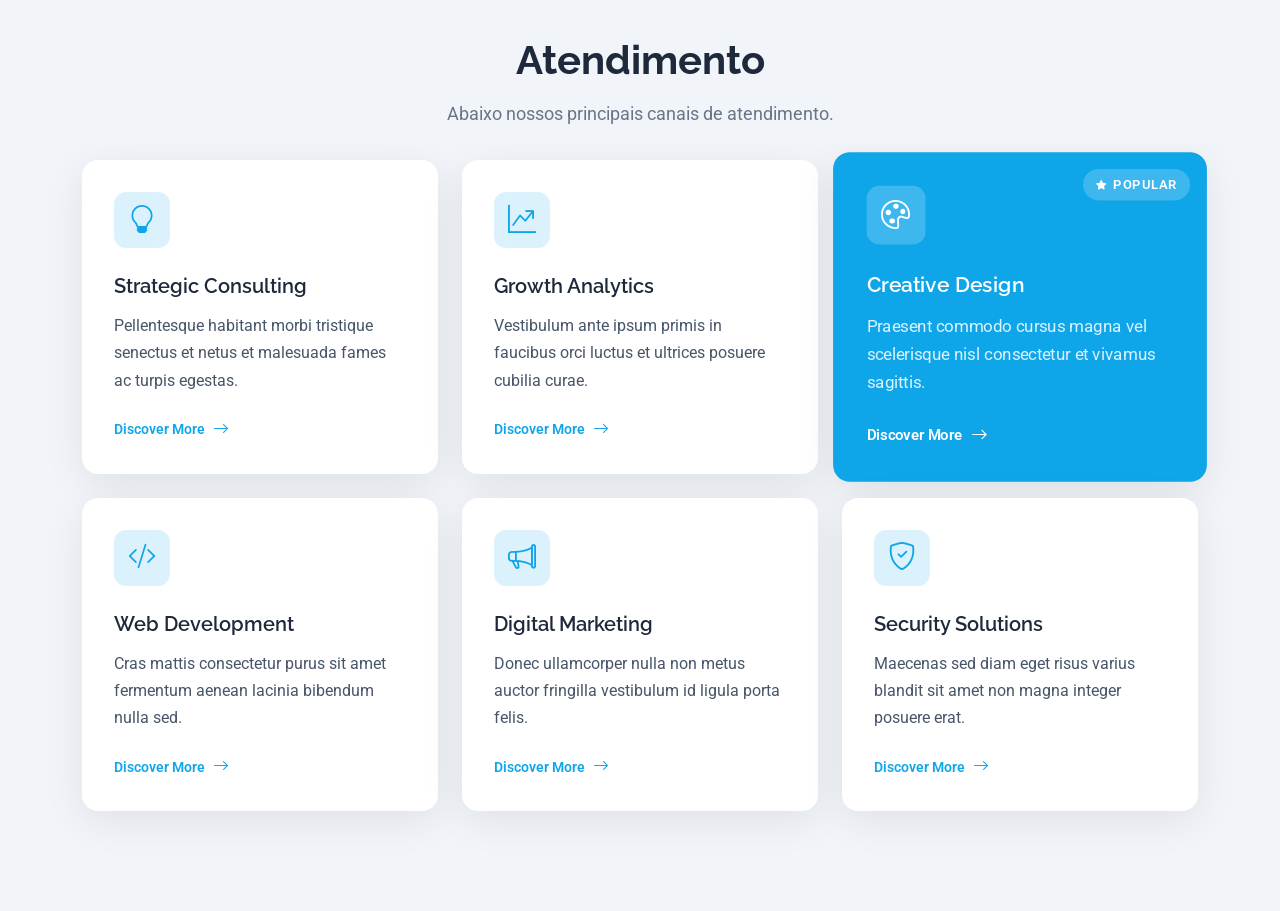
==== atendimento.html @ 8c5964de "rtybyt" ====
<!DOCTYPE html>
<html lang="pt-BR">

<head>
  <meta charset="utf-8">
  <meta content="width=device-width, initial-scale=1.0" name="viewport">
  <title>Clínica Template</title>
  <meta name="description" content="">
  <meta name="keywords" content="">

  <!-- Favicons -->
  <link href="assets/img/favicon.png" rel="icon">
  <link href="assets/img/apple-touch-icon.png" rel="apple-touch-icon">

  <!-- Fonts -->
  <link href="https://fonts.googleapis.com" rel="preconnect">
  <link href="https://fonts.gstatic.com" rel="preconnect" crossorigin>
  <link href="https://fonts.googleapis.com/css2?family=Roboto:ital,wght@0,100;0,300;0,400;0,500;0,700;0,900;1,100;1,300;1,400;1,500;1,700;1,900&family=Lato:ital,wght@0,100;0,300;0,400;0,700;0,900;1,100;1,300;1,400;1,700;1,900&family=Raleway:ital,wght@0,100;0,200;0,300;0,400;0,500;0,600;0,700;0,800;0,900;1,100;1,200;1,300;1,400;1,500;1,600;1,700;1,800;1,900&display=swap" rel="stylesheet">

  <!-- Vendor CSS Files -->
  <link href="assets/vendor/bootstrap/css/bootstrap.min.css" rel="stylesheet">
  <link href="assets/vendor/bootstrap-icons/bootstrap-icons.css" rel="stylesheet">
  <link href="assets/vendor/aos/aos.css" rel="stylesheet">
  <link href="assets/vendor/glightbox/css/glightbox.min.css" rel="stylesheet">
  <link href="assets/vendor/swiper/swiper-bundle.min.css" rel="stylesheet">

  <!-- Main CSS File -->
  <link href="assets/css/main.css" rel="stylesheet">

  <!-- =======================================================
  * Template Name: Orbit
  * Template URL: https://bootstrapmade.com/orbit-bootstrap-template/
  * Updated: Jan 13 2026 with Bootstrap v5.3.8
  * Author: BootstrapMade.com
  * License: https://bootstrapmade.com/license/
  ======================================================== -->
</head>

<body class="starter-page-page">

  <main class="main">

    <!-- Page Title -->
    <div class="page-title pb-0">
      <div class="title-wrapper">
        <h1>Atendimento</h1>
        <p>Abaixo nossos principais canais de atendimento.</p>
      </div>
    </div><!-- End Page Title -->


    <!-- Services Section -->
    <section id="services" class="services section pt-3">

      <div class="container" data-aos="fade-up" data-aos-delay="100">

        <div class="row g-4">

          <!-- Service Card 1 -->
          <div class="col-lg-4 col-md-6" data-aos="fade-up" data-aos-delay="100">
            <div class="service-card">
              <div class="icon-wrapper">
                <i class="bi bi-lightbulb"></i>
              </div>
              <h3>Strategic Consulting</h3>
              <p>Pellentesque habitant morbi tristique senectus et netus et malesuada fames ac turpis egestas.</p>
              <a href="service-details.html" class="service-link">
                <span>Discover More</span>
                <i class="bi bi-arrow-right"></i>
              </a>
            </div>
          </div><!-- End Service Card -->

          <!-- Service Card 2 -->
          <div class="col-lg-4 col-md-6" data-aos="fade-up" data-aos-delay="200">
            <div class="service-card">
              <div class="icon-wrapper">
                <i class="bi bi-graph-up-arrow"></i>
              </div>
              <h3>Growth Analytics</h3>
              <p>Vestibulum ante ipsum primis in faucibus orci luctus et ultrices posuere cubilia curae.</p>
              <a href="service-details.html" class="service-link">
                <span>Discover More</span>
                <i class="bi bi-arrow-right"></i>
              </a>
            </div>
          </div><!-- End Service Card -->

          <!-- Service Card 3 - Featured -->
          <div class="col-lg-4 col-md-6" data-aos="fade-up" data-aos-delay="300">
            <div class="service-card featured">
              <div class="featured-badge">
                <i class="bi bi-star-fill"></i>
                <span>Popular</span>
              </div>
              <div class="icon-wrapper">
                <i class="bi bi-palette"></i>
              </div>
              <h3>Creative Design</h3>
              <p>Praesent commodo cursus magna vel scelerisque nisl consectetur et vivamus sagittis.</p>
              <a href="service-details.html" class="service-link">
                <span>Discover More</span>
                <i class="bi bi-arrow-right"></i>
              </a>
            </div>
          </div><!-- End Service Card -->

          <!-- Service Card 4 -->
          <div class="col-lg-4 col-md-6" data-aos="fade-up" data-aos-delay="100">
            <div class="service-card">
              <div class="icon-wrapper">
                <i class="bi bi-code-slash"></i>
              </div>
              <h3>Web Development</h3>
              <p>Cras mattis consectetur purus sit amet fermentum aenean lacinia bibendum nulla sed.</p>
              <a href="service-details.html" class="service-link">
                <span>Discover More</span>
                <i class="bi bi-arrow-right"></i>
              </a>
            </div>
          </div><!-- End Service Card -->

          <!-- Service Card 5 -->
          <div class="col-lg-4 col-md-6" data-aos="fade-up" data-aos-delay="200">
            <div class="service-card">
              <div class="icon-wrapper">
                <i class="bi bi-megaphone"></i>
              </div>
              <h3>Digital Marketing</h3>
              <p>Donec ullamcorper nulla non metus auctor fringilla vestibulum id ligula porta felis.</p>
              <a href="service-details.html" class="service-link">
                <span>Discover More</span>
                <i class="bi bi-arrow-right"></i>
              </a>
            </div>
          </div><!-- End Service Card -->

          <!-- Service Card 6 -->
          <div class="col-lg-4 col-md-6" data-aos="fade-up" data-aos-delay="300">
            <div class="service-card">
              <div class="icon-wrapper">
                <i class="bi bi-shield-check"></i>
              </div>
              <h3>Security Solutions</h3>
              <p>Maecenas sed diam eget risus varius blandit sit amet non magna integer posuere erat.</p>
              <a href="service-details.html" class="service-link">
                <span>Discover More</span>
                <i class="bi bi-arrow-right"></i>
              </a>
            </div>
          </div><!-- End Service Card -->

        </div>


      </div>

    </section><!-- /Services Section -->

  </main>


  <!-- Scroll Top -->
  <a href="#" id="scroll-top" class="scroll-top d-flex align-items-center justify-content-center"><i class="bi bi-arrow-up-short"></i></a>

  <!-- Preloader -->
  <div id="preloader"></div>

  <!-- Vendor JS Files -->
  <script src="assets/vendor/bootstrap/js/bootstrap.bundle.min.js"></script>
  <script src="assets/vendor/php-email-form/validate.js"></script>
  <script src="assets/vendor/aos/aos.js"></script>
  <script src="assets/vendor/glightbox/js/glightbox.min.js"></script>
  <script src="assets/vendor/imagesloaded/imagesloaded.pkgd.min.js"></script>
  <script src="assets/vendor/isotope-layout/isotope.pkgd.min.js"></script>
  <script src="assets/vendor/purecounter/purecounter_vanilla.js"></script>
  <script src="assets/vendor/swiper/swiper-bundle.min.js"></script>

  <!-- Main JS File -->
  <script src="assets/js/main.js"></script>

</body>

</html>
---- assets/css/main.css ----
/**
* Template Name: Orbit
* Template URL: https://bootstrapmade.com/orbit-bootstrap-template/
* Updated: Jan 13 2026 with Bootstrap v5.3.8
* Author: BootstrapMade.com
* License: https://bootstrapmade.com/license/
*/

/*--------------------------------------------------------------
# Font & Color Variables
# Help: https://bootstrapmade.com/color-system/
--------------------------------------------------------------*/
/* Fonts */
:root {
  --default-font: "Roboto",  system-ui, -apple-system, "Segoe UI", Roboto, "Helvetica Neue", Arial, "Noto Sans", "Liberation Sans", sans-serif, "Apple Color Emoji", "Segoe UI Emoji", "Segoe UI Symbol", "Noto Color Emoji";
  --heading-font: "Raleway",  sans-serif;
  --nav-font: "Lato",  sans-serif;
}

/* Global Colors - The following color variables are used throughout the website. Updating them here will change the color scheme of the entire website */
:root { 
  background-color: #f1f5f9;  /* -- Background color for the entire website, including individual sections */
  --default-color: #475569; /* Default color used for the majority of the text content across the entire website */
  --heading-color: #1e293b; /* Color for headings, subheadings and title throughout the website */
  --accent-color: #0ea5e9; /* Accent color that represents your brand on the website. It's used for buttons, links, and other elements that need to stand out */
  --surface-color: #ffffff; /* The surface color is used as a background of boxed elements within sections, such as cards, icon boxes, or other elements that require a visual separation from the global background. */
  --contrast-color: #ffffff; /* Contrast color for text, ensuring readability against backgrounds of accent, heading, or default colors. */
}

/* Nav Menu Colors - The following color variables are used specifically for the navigation menu. They are separate from the global colors to allow for more customization options */
:root {
  --nav-color: #475569;  /* The default color of the main navmenu links */
  --nav-hover-color: #0ea5e9; /* Applied to main navmenu links when they are hovered over or active */
  --nav-mobile-background-color: #ffffff; /* Used as the background color for mobile navigation menu */
  --nav-dropdown-background-color: #ffffff; /* Used as the background color for dropdown items that appear when hovering over primary navigation items */
  --nav-dropdown-color: #475569; /* Used for navigation links of the dropdown items in the navigation menu. */
  --nav-dropdown-hover-color: #0ea5e9; /* Similar to --nav-hover-color, this color is applied to dropdown navigation links when they are hovered over. */
}

/* Color Presets - These classes override global colors when applied to any section or element, providing reuse of the sam color scheme. */

.light-background {
  --background-color: #f9f9f9;
  --surface-color: #ffffff;
}

.dark-background {
  --background-color: #0d131f;
  --default-color: #ffffff;
  --heading-color: #ffffff;
  --surface-color: #1e293b;
  --contrast-color: #ffffff;
}

/* Smooth scroll */
:root {
  scroll-behavior: smooth;
}

/*--------------------------------------------------------------
# General Styling & Shared Classes
--------------------------------------------------------------*/
body {
  color: var(--default-color);
  background-color: var(--background-color);
  font-family: var(--default-font);
}

a {
  color: var(--accent-color);
  text-decoration: none;
  transition: 0.3s;
}

a:hover {
  color: color-mix(in srgb, var(--accent-color), transparent 25%);
  text-decoration: none;
}

h1,
h2,
h3,
h4,
h5,
h6 {
  color: var(--heading-color);
  font-family: var(--heading-font);
}

.hero h1 {
  background: linear-gradient(to right, #0ea5e9, #472878);
  -webkit-background-clip: text;
  -webkit-text-fill-color: transparent;
}


/* PHP Email Form Messages
------------------------------*/
.php-email-form .error-message {
  display: none;
  background: #df1529;
  color: #ffffff;
  text-align: left;
  padding: 15px;
  margin-bottom: 24px;
  font-weight: 600;
}

.php-email-form .sent-message {
  display: none;
  color: #ffffff;
  background: #059652;
  text-align: center;
  padding: 15px;
  margin-bottom: 24px;
  font-weight: 600;
}

.php-email-form .loading {
  display: none;
  background: var(--surface-color);
  text-align: center;
  padding: 15px;
  margin-bottom: 24px;
}

.php-email-form .loading:before {
  content: "";
  display: inline-block;
  border-radius: 50%;
  width: 24px;
  height: 24px;
  margin: 0 10px -6px 0;
  border: 3px solid var(--accent-color);
  border-top-color: var(--surface-color);
  animation: php-email-form-loading 1s linear infinite;
}

@keyframes php-email-form-loading {
  0% {
    transform: rotate(0deg);
  }

  100% {
    transform: rotate(360deg);
  }
}

/*--------------------------------------------------------------
# Global Header
--------------------------------------------------------------*/
.header {
  --surface-color: #1b2430;
  color: var(--default-color);
  background-color: #fff;
  padding: 15px 0;
  transition: all 0.5s;
  z-index: 997;
  border-bottom: 1px solid color-mix(in srgb, var(--default-color), transparent 90%);
}

.header .logo {
  line-height: 1;
}

.header .logo img {
  max-height: 36px;
  margin-right: 8px;
}

.header .logo h1 {
  font-size: 30px;
  margin: 0;
  font-weight: 600;
  color: var(--heading-color);
}

.header .logo span {
  font-size: 34px;
  padding-left: 2px;
  color: var(--accent-color);
}

.header .btn-getstarted,
.header .btn-getstarted:focus {
  color: var(--contrast-color);
  background: var(--accent-color);

  padding: 10px 25px;
  margin: 0;
  border-radius: 50px;
  transition: 0.3s;
  font-weight: 600;
}

.header .btn-getstarted:hover,
.header .btn-getstarted:focus:hover {
  color: var(--contrast-color);
  background: color-mix(in srgb, var(--accent-color), transparent 15%);
}

.header .btn-getstarted i {
  margin-right: 5px;
}

@media (max-width: 1200px) {
  .header .logo {
    order: 1;
  }

  .header .btn-getstarted {
    order: 2;
    margin: 0 15px 0 0;
    padding: 6px 20px;
  }

  .header .navmenu {
    order: 3;
  }
}

/*--------------------------------------------------------------
# Navigation Menu
--------------------------------------------------------------*/
/* Navmenu - Desktop */
@media (min-width: 1200px) {
  .navmenu {
    padding: 0;
  }

  .navmenu ul {
    margin: 0;
    padding: 0;
    display: flex;
    list-style: none;
    align-items: center;
  }

  .navmenu li {
    position: relative;
  }

  .navmenu a,
  .navmenu a:focus {
    color: var(--nav-color);
    padding: 18px 15px;
    font-size: 16px;
    font-family: var(--nav-font);
    font-weight: 400;
    display: flex;
    align-items: center;
    justify-content: space-between;
    white-space: nowrap;
    transition: 0.3s;
  }

  .navmenu a i,
  .navmenu a:focus i {
    font-size: 12px;
    line-height: 0;
    margin-left: 5px;
    transition: 0.3s;
  }

  .navmenu li:last-child a {
    padding-right: 0;
  }

  .navmenu li:hover>a,
  .navmenu .active,
  .navmenu .active:focus {
    color: var(--nav-hover-color);
  }

  .navmenu .dropdown ul {
    margin: 0;
    padding: 10px 0;
    background: var(--nav-dropdown-background-color);
    display: block;
    position: absolute;
    visibility: hidden;
    left: 14px;
    top: 130%;
    opacity: 0;
    transition: 0.3s;
    border-radius: 4px;
    z-index: 99;
    box-shadow: 0px 0px 30px rgba(0, 0, 0, 0.1);
  }

  .navmenu .dropdown ul li {
    min-width: 200px;
  }

  .navmenu .dropdown ul a {
    padding: 10px 20px;
    font-size: 15px;
    text-transform: none;
    color: var(--nav-dropdown-color);
  }

  .navmenu .dropdown ul a i {
    font-size: 12px;
  }

  .navmenu .dropdown ul a:hover,
  .navmenu .dropdown ul .active:hover,
  .navmenu .dropdown ul li:hover>a {
    color: var(--nav-dropdown-hover-color);
  }

  .navmenu .dropdown:hover>ul {
    opacity: 1;
    top: 100%;
    visibility: visible;
  }

  .navmenu .dropdown .dropdown ul {
    top: 0;
    left: -90%;
    visibility: hidden;
  }

  .navmenu .dropdown .dropdown:hover>ul {
    opacity: 1;
    top: 0;
    left: -100%;
    visibility: visible;
  }
}

/* Navmenu - Mobile */
@media (max-width: 1199px) {
  .mobile-nav-toggle {
    color: var(--nav-color);
    font-size: 28px;
    line-height: 0;
    margin-right: 10px;
    cursor: pointer;
    transition: color 0.3s;
  }

  .navmenu {
    padding: 0;
    z-index: 9997;
  }

  .navmenu ul {
    display: none;
    list-style: none;
    position: absolute;
    inset: 60px 20px 20px 20px;
    padding: 10px 0;
    margin: 0;
    border-radius: 6px;
    background-color: var(--nav-mobile-background-color);
    overflow-y: auto;
    transition: 0.3s;
    z-index: 9998;
    box-shadow: 0px 0px 30px rgba(0, 0, 0, 0.1);
  }

  .navmenu a,
  .navmenu a:focus {
    color: var(--nav-dropdown-color);
    padding: 10px 20px;
    font-family: var(--nav-font);
    font-size: 17px;
    font-weight: 500;
    display: flex;
    align-items: center;
    justify-content: space-between;
    white-space: nowrap;
    transition: 0.3s;
  }

  .navmenu a i,
  .navmenu a:focus i {
    font-size: 12px;
    line-height: 0;
    margin-left: 5px;
    width: 30px;
    height: 30px;
    display: flex;
    align-items: center;
    justify-content: center;
    border-radius: 50%;
    transition: 0.3s;
    background-color: color-mix(in srgb, var(--accent-color), transparent 90%);
  }

  .navmenu a i:hover,
  .navmenu a:focus i:hover {
    background-color: var(--accent-color);
    color: var(--contrast-color);
  }

  .navmenu a:hover,
  .navmenu .active,
  .navmenu .active:focus {
    color: var(--nav-dropdown-hover-color);
  }

  .navmenu .active i,
  .navmenu .active:focus i {
    background-color: var(--accent-color);
    color: var(--contrast-color);
    transform: rotate(180deg);
  }

  .navmenu .dropdown ul {
    position: static;
    display: none;
    z-index: 99;
    padding: 10px 0;
    margin: 10px 20px;
    background-color: var(--nav-dropdown-background-color);
    border: 1px solid color-mix(in srgb, var(--default-color), transparent 90%);
    box-shadow: none;
    transition: all 0.5s ease-in-out;
  }

  .navmenu .dropdown ul ul {
    background-color: rgba(33, 37, 41, 0.1);
  }

  .navmenu .dropdown>.dropdown-active {
    display: block;
    background-color: rgba(33, 37, 41, 0.03);
  }

  .mobile-nav-active {
    overflow: hidden;
  }

  .mobile-nav-active .mobile-nav-toggle {
    color: #fff;
    position: absolute;
    font-size: 32px;
    top: 15px;
    right: 15px;
    margin-right: 0;
    z-index: 9999;
  }

  .mobile-nav-active .navmenu {
    position: fixed;
    overflow: hidden;
    inset: 0;
    background: rgba(33, 37, 41, 0.8);
    transition: 0.3s;
  }

  .mobile-nav-active .navmenu>ul {
    display: block;
  }
}

/*--------------------------------------------------------------
# Global Footer
--------------------------------------------------------------*/
.footer {
  color: var(--default-color);
  background-color: var(--background-color);
  font-size: 14px;
  padding: 60px 0 30px;
  position: relative;
}

.footer .footer-top {
  padding-bottom: 40px;
  border-bottom: 1px solid color-mix(in srgb, var(--default-color), transparent 90%);
}

.footer .footer-info .logo {
  line-height: 1;
}

.footer .footer-info .logo span {
  color: var(--heading-color);
  font-size: 28px;
  font-weight: 700;
  letter-spacing: 0.5px;
  font-family: var(--heading-font);
}

.footer .footer-info p {
  margin-bottom: 0;
  font-size: 14px;
  line-height: 1.6;
}

.footer .social-links {
  display: flex;
  gap: 12px;
}

.footer .social-links a {
  display: flex;
  align-items: center;
  justify-content: center;
  width: 36px;
  height: 36px;
  border-radius: 8px;
  background-color: color-mix(in srgb, var(--default-color), transparent 95%);
  font-size: 16px;
  color: var(--default-color);
  transition: all 0.3s ease;
}

.footer .social-links a:hover {
  color: var(--contrast-color);
  background-color: var(--accent-color);
  transform: translateY(-3px);
}

.footer h4 {
  font-size: 16px;
  font-weight: 600;
  position: relative;
  padding-bottom: 12px;
  margin-bottom: 20px;
}

.footer h4:after {
  content: "";
  position: absolute;
  display: block;
  width: 30px;
  height: 2px;
  background-color: var(--accent-color);
  bottom: 0;
  left: 0;
}

.footer h5 {
  font-size: 14px;
  font-weight: 600;
  margin-bottom: 15px;
}

.footer .footer-links ul {
  list-style: none;
  padding: 0;
  margin: 0;
}

.footer .footer-links ul li {
  padding: 8px 0;
  display: flex;
  align-items: center;
}

.footer .footer-links ul li:first-child {
  padding-top: 0;
}

.footer .footer-links ul a {
  color: color-mix(in srgb, var(--default-color), transparent 20%);
  display: inline-block;
  line-height: 1.2;
  transition: all 0.3s ease;
  position: relative;
}

.footer .footer-links ul a:hover {
  color: var(--accent-color);
  transform: translateX(5px);
}

.footer .footer-newsletter p {
  margin-bottom: 20px;
  line-height: 1.6;
}

.footer .footer-newsletter form {
  margin-top: 25px;
}

.footer .footer-newsletter form .position-relative {
  display: flex;
  margin-bottom: 15px;
}

.footer .footer-newsletter form input[type=email] {
  height: 44px;
  border-radius: 8px;
  padding: 10px 15px;
  width: 100%;
  color: var(--default-color);
  background-color: var(--surface-color);
  border: 1px solid color-mix(in srgb, var(--default-color), transparent 80%);
  font-size: 14px;
}

.footer .footer-newsletter form input[type=email]:focus {
  outline: none;
  border-color: var(--accent-color);
}

.footer .footer-newsletter form input[type=email]::placeholder {
  color: color-mix(in srgb, var(--default-color), transparent 70%);
}

.footer .footer-newsletter form .btn-subscribe {
  position: absolute;
  right: 5px;
  top: 5px;
  bottom: 5px;
  border: 0;
  background-color: var(--accent-color);
  color: var(--contrast-color);
  transition: 0.3s;
  border-radius: 6px;
  display: flex;
  align-items: center;
  justify-content: center;
  width: 34px;
}

.footer .footer-newsletter form .btn-subscribe:hover {
  background-color: color-mix(in srgb, var(--accent-color), transparent 20%);
}

.footer .footer-newsletter form .btn-subscribe i {
  font-size: 18px;
}

.footer .footer-bottom {
  padding-top: 25px;
}

.footer .footer-bottom .copyright p {
  margin-bottom: 0;
  font-size: 13px;
}

.footer .footer-bottom .credits {
  padding-top: 5px;
}

.footer .footer-bottom .legal-links {
  display: flex;
  flex-wrap: wrap;
  gap: 20px;
  justify-content: flex-end;
}

@media (max-width: 767.98px) {
  .footer .footer-bottom .legal-links {
    justify-content: center;
    margin-bottom: 15px;
  }
}

.footer .footer-bottom .legal-links a {
  color: color-mix(in srgb, var(--default-color), transparent 30%);
  font-size: 13px;
  transition: color 0.3s ease;
}

.footer .footer-bottom .legal-links a:hover {
  color: var(--accent-color);
}

@media (max-width: 991.98px) {

  .footer .footer-links,
  .footer .footer-info {
    margin-bottom: 30px;
  }
}

@media (max-width: 767.98px) {
  .footer .trust-badges {
    text-align: left !important;
    margin-top: 20px;
  }

  .footer .copyright,
  .footer .credits {
    text-align: center;
  }
}

/*--------------------------------------------------------------
# Preloader
--------------------------------------------------------------*/
#preloader {
  position: fixed;
  inset: 0;
  z-index: 999999;
  overflow: hidden;
  background: var(--background-color);
  transition: all 0.6s ease-out;
}

#preloader:before {
  content: "";
  position: fixed;
  top: calc(50% - 30px);
  left: calc(50% - 30px);
  border: 6px solid #ffffff;
  border-color: var(--accent-color) transparent var(--accent-color) transparent;
  border-radius: 50%;
  width: 60px;
  height: 60px;
  animation: animate-preloader 1.5s linear infinite;
}

@keyframes animate-preloader {
  0% {
    transform: rotate(0deg);
  }

  100% {
    transform: rotate(360deg);
  }
}

/*--------------------------------------------------------------
# Scroll Top Button
--------------------------------------------------------------*/
.scroll-top {
  position: fixed;
  visibility: hidden;
  opacity: 0;
  right: 15px;
  bottom: 15px;
  z-index: 99999;
  background-color: var(--accent-color);
  width: 40px;
  height: 40px;
  border-radius: 4px;
  transition: all 0.4s;
}

.scroll-top i {
  font-size: 24px;
  color: var(--contrast-color);
  line-height: 0;
}

.scroll-top:hover {
  background-color: color-mix(in srgb, var(--accent-color), transparent 20%);
  color: var(--contrast-color);
}

.scroll-top.active {
  visibility: visible;
  opacity: 1;
}

/*--------------------------------------------------------------
# Disable aos animation delay on mobile devices
--------------------------------------------------------------*/
@media screen and (max-width: 768px) {
  [data-aos-delay] {
    transition-delay: 0 !important;
  }
}

/*--------------------------------------------------------------
# Global Page Titles & Breadcrumbs
--------------------------------------------------------------*/
.page-title {
  text-align: center;
  padding: 20px 0;
}

.page-title .breadcrumbs {
  margin-bottom: 1.5rem;
}

.page-title .breadcrumbs .breadcrumb {
  justify-content: center;
  margin: 0;
  padding: 0;
  background: none;
}

.page-title .breadcrumbs .breadcrumb .breadcrumb-item {
  font-size: 0.9rem;
  color: color-mix(in srgb, var(--default-color), transparent 30%);
}

.page-title .breadcrumbs .breadcrumb .breadcrumb-item.active {
  color: var(--accent-color);
}

.page-title .breadcrumbs .breadcrumb .breadcrumb-item a {
  color: inherit;
  text-decoration: none;
  transition: color 0.3s ease;
}

.page-title .breadcrumbs .breadcrumb .breadcrumb-item a:hover {
  color: var(--accent-color);
}

.page-title .breadcrumbs .breadcrumb .breadcrumb-item a i {
  font-size: 0.9rem;
  margin-right: 0.2rem;
}

.page-title .breadcrumbs .breadcrumb .breadcrumb-item+.breadcrumb-item::before {
  color: color-mix(in srgb, var(--default-color), transparent 50%);
}

.page-title .title-wrapper {
  max-width: 800px;
  margin: 0 auto;
  padding: 1rem 0;
}

.page-title .title-wrapper h1 {
  font-size: 2.5rem;
  margin-bottom: 1rem;
  font-weight: 700;
  color: var(--heading-color);
}

.page-title .title-wrapper p {
  font-size: 1.1rem;
  color: color-mix(in srgb, var(--default-color), transparent 20%);
  margin: 0;
  line-height: 1.6;
}

@media (max-width: 768px) {
  .page-title .title-wrapper h1 {
    font-size: 2rem;
  }

  .page-title .title-wrapper p {
    font-size: 1rem;
  }
}

@media (max-width: 576px) {
  .page-title .title-wrapper h1 {
    font-size: 1.75rem;
  }
}

/*--------------------------------------------------------------
# Global Sections
--------------------------------------------------------------*/
section,
.section {
  color: var(--default-color);
  background-color: var(--background-color);
  padding: 60px 0;
  scroll-margin-top: 90px;
  overflow: clip;
}

@media (max-width: 1199px) {

  section,
  .section {
    scroll-margin-top: 66px;
  }
}

/*--------------------------------------------------------------
# Global Section Titles
--------------------------------------------------------------*/
.section-title {
  text-align: center;
  padding-bottom: 60px;
  position: relative;
}

.section-title h2 {
  font-size: 32px;
  font-weight: 700;
  margin-bottom: 20px;
  padding-bottom: 20px;
  position: relative;
}

.section-title h2:after {
  content: "";
  position: absolute;
  display: block;
  width: 50px;
  height: 3px;
  background: var(--accent-color);
  left: 0;
  right: 0;
  bottom: 0;
  margin: auto;
}

.section-title p {
  margin-bottom: 0;
}

/*--------------------------------------------------------------
# Hero Section
--------------------------------------------------------------*/
.hero {
  padding: 120px 0 80px;
  position: relative;
  overflow: hidden;
  background: linear-gradient(135deg, var(--background-color) 0%, color-mix(in srgb, var(--accent-color), transparent 95%) 100%);
}

.hero::before {
  content: "";
  position: absolute;
  bottom: -30%;
  left: -10%;
  width: 50%;
  height: 100%;
  background: radial-gradient(circle, color-mix(in srgb, var(--accent-color), transparent 92%) 0%, transparent 70%);
  pointer-events: none;
}

.hero::after {
  content: "";
  position: absolute;
  top: 10%;
  right: -5%;
  width: 40%;
  height: 80%;
  background: radial-gradient(circle, color-mix(in srgb, var(--accent-color), transparent 94%) 0%, transparent 60%);
  pointer-events: none;
}

.hero .hero-content {
  position: relative;
  z-index: 2;
}

.hero .hero-content .hero-tag {
  display: inline-flex;
  align-items: center;
  gap: 10px;
  margin-bottom: 24px;
}

.hero .hero-content .hero-tag .tag-dot {
  width: 10px;
  height: 10px;
  background: var(--accent-color);
  border-radius: 50%;
  animation: pulse 2s infinite;
}

.hero .hero-content .hero-tag .tag-text {
  font-size: 0.875rem;
  font-weight: 600;
  text-transform: uppercase;
  letter-spacing: 1.5px;
  color: var(--accent-color);
}

.hero .hero-content .hero-headline {
  font-size: 3rem;
  font-weight: 700;
  line-height: 1.15;
  margin-bottom: 24px;
  color: var(--heading-color);
}

@media (max-width: 1200px) {
  .hero .hero-content .hero-headline {
    font-size: 3rem;
  }
}

@media (max-width: 992px) {
  .hero .hero-content .hero-headline {
    font-size: 2.5rem;
  }
}

@media (max-width: 576px) {
  .hero .hero-content .hero-headline {
    font-size: 2rem;
  }
}

.hero .hero-content .hero-text {
  font-size: 1.125rem;
  line-height: 1.7;
  color: color-mix(in srgb, var(--default-color), transparent 25%);
  margin-bottom: 40px;
  max-width: 520px;
}

@media (max-width: 768px) {
  .hero .hero-content .hero-text {
    font-size: 1rem;
    margin-bottom: 32px;
  }
}

.hero .hero-content .hero-cta {
  display: flex;
  align-items: center;
  gap: 32px;
  flex-wrap: wrap;
}

@media (max-width: 576px) {
  .hero .hero-content .hero-cta {
    gap: 24px;
  }
}

.hero .hero-content .hero-cta .cta-button {
  display: inline-flex;
  align-items: center;
  gap: 12px;
  background: var(--accent-color);
  color: var(--contrast-color);
  padding: 16px 32px;
  border-radius: 50px;
  font-weight: 600;
  font-size: 0.9375rem;
  text-decoration: none;
  transition: all 0.3s ease;
}

.hero .hero-content .hero-cta .cta-button i {
  transition: transform 0.3s ease;
}

.hero .hero-content .hero-cta .cta-button:hover {
  background: color-mix(in srgb, var(--accent-color), black 12%);
  transform: translateY(-2px);
  box-shadow: 0 16px 40px color-mix(in srgb, var(--accent-color), transparent 55%);
}

.hero .hero-content .hero-cta .cta-button:hover i {
  transform: translateX(4px);
}

.hero .hero-content .hero-cta .cta-link {
  display: inline-flex;
  align-items: center;
  gap: 10px;
  color: var(--heading-color);
  font-weight: 500;
  text-decoration: none;
  transition: all 0.3s ease;
}

.hero .hero-content .hero-cta .cta-link i {
  font-size: 1.5rem;
  color: var(--accent-color);
  transition: transform 0.3s ease;
}

.hero .hero-content .hero-cta .cta-link:hover {
  color: var(--accent-color);
}

.hero .hero-content .hero-cta .cta-link:hover i {
  transform: scale(1.1);
}

.hero .stats-grid {
  display: grid;
  grid-template-columns: repeat(2, 1fr);
  gap: 24px;
  position: relative;
  z-index: 2;
}

@media (max-width: 576px) {
  .hero .stats-grid {
    grid-template-columns: 1fr;
    gap: 16px;
  }
}

.hero .stats-grid .stat-card {
  background: var(--surface-color);
  padding: 28px 24px;
  border-radius: 16px;
  display: flex;
  align-items: center;
  gap: 16px;
  border: 1px solid color-mix(in srgb, var(--default-color), transparent 92%);
  transition: all 0.3s ease;
}

.hero .stats-grid .stat-card:hover {
  transform: translateY(-4px);
  box-shadow: 0 20px 50px color-mix(in srgb, var(--default-color), transparent 88%);
  border-color: color-mix(in srgb, var(--accent-color), transparent 70%);
}

.hero .stats-grid .stat-card.stat-card-primary {
  background: var(--accent-color);
  border-color: var(--accent-color);
}

.hero .stats-grid .stat-card.stat-card-primary .stat-icon-wrap {
  background: color-mix(in srgb, var(--contrast-color), transparent 80%);
}

.hero .stats-grid .stat-card.stat-card-primary .stat-icon-wrap i {
  color: var(--contrast-color);
}

.hero .stats-grid .stat-card.stat-card-primary .stat-info .stat-value,
.hero .stats-grid .stat-card.stat-card-primary .stat-info .stat-title {
  color: var(--contrast-color);
}

.hero .stats-grid .stat-card.stat-card-primary:hover {
  background: color-mix(in srgb, var(--accent-color), black 10%);
  box-shadow: 0 20px 50px color-mix(in srgb, var(--accent-color), transparent 50%);
}

.hero .stats-grid .stat-card.stat-card-accent {
  background: color-mix(in srgb, var(--accent-color), transparent 92%);
  border-color: color-mix(in srgb, var(--accent-color), transparent 80%);
}

.hero .stats-grid .stat-card.stat-card-accent:hover {
  background: color-mix(in srgb, var(--accent-color), transparent 88%);
}

.hero .stats-grid .stat-card .stat-icon-wrap {
  width: 56px;
  height: 56px;
  min-width: 56px;
  background: color-mix(in srgb, var(--accent-color), transparent 88%);
  border-radius: 12px;
  display: flex;
  align-items: center;
  justify-content: center;
}

.hero .stats-grid .stat-card .stat-icon-wrap i {
  font-size: 1.5rem;
  color: var(--accent-color);
}

.hero .stats-grid .stat-card .stat-info .stat-value {
  display: block;
  font-size: 1.75rem;
  font-weight: 700;
  color: var(--heading-color);
  line-height: 1.2;
  margin-bottom: 4px;
}

.hero .stats-grid .stat-card .stat-info .stat-title {
  font-size: 0.875rem;
  color: color-mix(in srgb, var(--default-color), transparent 35%);
}

@keyframes pulse {

  0%,
  100% {
    opacity: 1;
    transform: scale(1);
  }

  50% {
    opacity: 0.6;
    transform: scale(1.2);
  }
}

@media (max-width: 992px) {
  .hero {
    padding: 100px 0 60px;
  }

  .hero .hero-content {
    text-align: center;
    margin-bottom: 48px;
  }

  .hero .hero-content .hero-text {
    margin-left: auto;
    margin-right: auto;
  }

  .hero .hero-content .hero-cta {
    justify-content: center;
  }
}



/*--------------------------------------------------------------
# HeroCar Section (slides)
--------------------------------------------------------------*/
.herocar {
  padding: 0;
  /* margin-top:82px */
}
@media (max-width: 768px) {
  .herocar {
    margin-top:66px
  }
}

.herocar .carousel {
  width: 100%;
  min-height: calc(100vh - 150px);
  padding: 0;
  margin: 0;
  background-color: var(--background-color);
  position: relative;
}

.herocar img {
  position: absolute;
  inset: 0;
  display: block;
  width: 100%;
  height: 100%;
  object-fit: cover;
  z-index: 1;
}

.herocar .carousel-item {
  position: absolute;
  inset: 0;
  background-size: cover;
  background-position: center;
  background-repeat: no-repeat;
  overflow: hidden;
}

.herocar .carousel-item:before {  /* Fundo azul dos slides */
  content: "";
  /* background: color-mix(in srgb, var(--background-color), transparent 100%); */
  background: linear-gradient(45deg, color-mix(in srgb, var(--accent-color) 90%, transparent) 20%, transparent 99%);
  position: absolute;
  inset: 0;
  z-index: 2;
}

.herocar .carousel-container {
  position: absolute;
  inset: 90px 64px 64px 64px;
  display: flex;
  justify-content: center;
  align-items: center;
  flex-direction: column;
  z-index: 3;
}

.herocar h2 {
  margin-bottom: 30px;
  font-size: 48px;
  font-weight: 700;
  animation: fadeInDown 1s both;
}

@media (max-width: 768px) {
  .herocar h2 {
    font-size: 30px;
  }
}

.herocar p {
  animation: fadeInDown 1s both 0.2s;
}

@media (min-width: 1024px) {
  .herocar h2,
  .herocar p {
    max-width: 60%;
  }
}

.herocar .btn-get-started {
  color: var(--contrast-color);
  background: var(--accent-color);
  font-family: var(--heading-font);
  font-weight: 500;
  font-size: 15px;
  letter-spacing: 1px;
  display: inline-block;
  padding: 8px 32px;
  border-radius: 50px;
  transition: 0.5s;
  margin: 10px;
  animation: fadeInUp 1s both 0.4s;
}

.herocar .btn-get-started:hover {
  background: color-mix(in srgb, var(--accent-color), transparent 20%);
}

.herocar .carousel-control-prev,
.herocar .carousel-control-next {
  width: 10%;
  transition: 0.3s;
  opacity: 0.8;
}

.herocar .carousel-control-prev:focus,
.herocar .carousel-control-next:focus {
  opacity: 0.5;
}

.herocar .carousel-control-prev:hover,
.herocar .carousel-control-next:hover {
  opacity: 0.9;
}

@media (min-width: 1024px) {
  .herocar .carousel-control-prev,
  .herocar .carousel-control-next {
    width: 5%;
  }
}

.herocar .carousel-control-next-icon,
.herocar .carousel-control-prev-icon {
  background: none;
  font-size: 36px;
  line-height: 1;
}

.herocar .carousel-indicators {
  list-style: none;
}

.herocar .carousel-indicators li {
  cursor: pointer;
}

@keyframes fadeInUp {
  from {
    opacity: 0;
    transform: translate3d(0, 100%, 0);
  }

  to {
    opacity: 1;
    transform: translate3d(0, 0, 0);
  }
}

@keyframes fadeInDown {
  from {
    opacity: 0;
    transform: translate3d(0, -100%, 0);
  }

  to {
    opacity: 1;
    transform: translate3d(0, 0, 0);
  }
}



/*--------------------------------------------------------------
# About Section
--------------------------------------------------------------*/
.about {
  padding-top: 60px;
  background-color: var(--background-color);
  background-color: #fff;
  overflow: hidden;
  padding-bottom: 60px;
}

.about .about-images-wrapper {
  position: relative;
  padding-bottom: 60px;
  padding-right: 60px;
  z-index: 1;
}

@media (max-width: 992px) {
  .about .about-images-wrapper {
    padding-right: 0;
    padding-bottom: 0;
    margin-bottom: 40px;
  }
}

.about .image-main {
  border-radius: 20px;
  overflow: hidden;
  position: relative;
  z-index: 2;
  box-shadow: 0 15px 40px -10px color-mix(in srgb, var(--default-color), transparent 90%);
}

.about .image-main img {
  width: 100%;
  height: auto;
  display: block;
  transition: transform 0.5s ease;
}

.about .image-main:hover img {
  transform: scale(1.03);
}

.about .image-offset {
  position: absolute;
  bottom: 0;
  right: 0;
  width: 55%;
  border-radius: 16px;
  overflow: hidden;
  border: 8px solid var(--background-color);
  z-index: 3;
  box-shadow: 0 15px 30px -5px color-mix(in srgb, var(--default-color), transparent 85%);
}

@media (max-width: 992px) {
  .about .image-offset {
    display: none;
  }
}

.about .image-offset img {
  width: 100%;
  height: auto;
  display: block;
}

.about .experience-badge {
  position: absolute;
  top: 40px;
  left: -30px;
  background: var(--accent-color);
  color: var(--contrast-color);
  padding: 24px 30px;
  border-radius: 16px;
  display: flex;
  flex-direction: column;
  align-items: center;
  text-align: center;
  z-index: 4;
  box-shadow: 0 10px 30px color-mix(in srgb, var(--accent-color), transparent 60%);
  animation: float-badge 3s ease-in-out infinite;
}

@media (max-width: 768px) {
  .about .experience-badge {
    left: 20px;
    top: 20px;
    padding: 16px 20px;
  }
}

.about .experience-badge .years {
  font-size: 3rem;
  font-weight: 800;
  line-height: 1;
  display: block;
  margin-bottom: 4px;
}

.about .experience-badge .text {
  font-size: 0.85rem;
  font-weight: 600;
  text-transform: uppercase;
  letter-spacing: 1px;
  line-height: 1.2;
  color: color-mix(in srgb, var(--contrast-color), transparent 10%);
}

.about .shape-pattern {
  position: absolute;
  top: -20px;
  right: 20px;
  width: 200px;
  height: 200px;
  z-index: 1;
  background-image: radial-gradient(color-mix(in srgb, var(--accent-color), transparent 85%) 2px, transparent 2px);
  background-size: 20px 20px;
  opacity: 0.7;
}

@media (min-width: 1200px) {
  .about .about-content {
    padding-left: 40px;
  }
}

.about .section-subtitle {
  display: inline-block;
  font-size: 0.875rem;
  font-weight: 700;
  text-transform: uppercase;
  letter-spacing: 1.5px;
  color: var(--accent-color);
  margin-bottom: 12px;
  position: relative;
  padding-left: 45px;
}

.about .section-subtitle::before {
  content: "";
  position: absolute;
  left: 0;
  top: 50%;
  width: 35px;
  height: 2px;
  background: var(--accent-color);
  transform: translateY(-50%);
}

.about h2 {
  font-size: 2.25rem;
  font-weight: 700;
  line-height: 1.2;
  margin-bottom: 20px;
}

@media (max-width: 768px) {
  .about h2 {
    font-size: 1.75rem;
  }
}

.about .lead-text {
  font-size: 1.1rem;
  color: color-mix(in srgb, var(--default-color), transparent 20%);
  margin-bottom: 16px;
  font-weight: 500;
}

.about .description {
  color: color-mix(in srgb, var(--default-color), transparent 40%);
  line-height: 1.7;
}

.about .features-grid {
  display: grid;
  grid-template-columns: repeat(2, 1fr);
  gap: 16px;
  margin-bottom: 30px;
}

@media (max-width: 576px) {
  .about .features-grid {
    grid-template-columns: 1fr;
  }
}

.about .feature-card {
  display: flex;
  align-items: center;
  gap: 12px;
  background: var(--surface-color);
  padding: 12px 16px;
  border-radius: 8px;
  border: 1px solid color-mix(in srgb, var(--default-color), transparent 90%);
  transition: all 0.3s ease;
}

.about .feature-card i {
  color: var(--accent-color);
  font-size: 1.2rem;
}

.about .feature-card span {
  font-weight: 600;
  font-size: 0.95rem;
  color: var(--heading-color);
}

.about .feature-card:hover {
  border-color: var(--accent-color);
  transform: translateX(5px);
}

.about .stats-row {
  display: flex;
  gap: 30px;
  margin-bottom: 35px;
  padding: 25px 0;
  border-top: 1px solid color-mix(in srgb, var(--default-color), transparent 90%);
  border-bottom: 1px solid color-mix(in srgb, var(--default-color), transparent 90%);
}

@media (max-width: 576px) {
  .about .stats-row {
    flex-direction: column;
    gap: 20px;
    padding: 20px 0;
  }
}

.about .stat-box {
  display: flex;
  flex-direction: column;
}

.about .stat-box .number {
  font-size: 1.75rem;
  font-weight: 800;
  color: var(--accent-color);
  line-height: 1.2;
}

.about .stat-box .label {
  font-size: 0.875rem;
  color: color-mix(in srgb, var(--default-color), transparent 40%);
  font-weight: 500;
}

.about .action-buttons {
  display: flex;
  align-items: center;
  gap: 30px;
  flex-wrap: wrap;
}

.about .btn-primary-custom {
  background: var(--accent-color);
  color: var(--contrast-color);
  padding: 12px 30px;
  border-radius: 50px;
  font-weight: 600;
  display: inline-flex;
  align-items: center;
  gap: 8px;
  transition: 0.3s;
}

.about .btn-primary-custom:hover {
  background: var(--accent-color);
  transform: translateY(-2px);
}

.about .btn-primary-custom:hover i {
  transition: 0.3s;
  transform: translateX(4px);
}

.about .contact-info {
  display: flex;
  align-items: center;
  gap: 12px;
}

.about .contact-info .icon-box {
  width: 45px;
  height: 45px;
  border-radius: 50%;
  background: color-mix(in srgb, var(--accent-color), transparent 90%);
  color: var(--accent-color);
  display: flex;
  align-items: center;
  justify-content: center;
  font-size: 1.2rem;
  transition: 0.3s;
}

.about .contact-info .text {
  display: flex;
  flex-direction: column;
  font-size: 0.875rem;
}

.about .contact-info .text span {
  color: color-mix(in srgb, var(--default-color), transparent 50%);
  font-size: 0.8rem;
}

.about .contact-info .text a {
  font-weight: 700;
  color: var(--heading-color);
  font-size: 1rem;
}

.about .contact-info .text a:hover {
  color: var(--accent-color);
}

.about .contact-info:hover .icon-box {
  background: var(--accent-color);
  color: var(--contrast-color);
}

@keyframes float-badge {

  0%,
  100% {
    transform: translateY(0);
  }

  50% {
    transform: translateY(-8px);
  }
}

/*--------------------------------------------------------------
# Services Section
--------------------------------------------------------------*/
.services {
  padding: 100px 0;
  background-color: var(--background-color);
}

@media (max-width: 768px) {
  .services {
    padding: 64px 0;
  }
}

.services .service-card {
  position: relative;
  padding: 32px;
  border-radius: 16px;
  background: var(--surface-color);
  box-shadow: 0 10px 40px rgba(0, 0, 0, 0.08);
  transition: all 0.4s cubic-bezier(0.25, 0.46, 0.45, 0.94);
  height: 100%;
  display: flex;
  flex-direction: column;
}

.services .service-card:hover {
  transform: translateY(-8px);
  box-shadow: 0 20px 60px rgba(0, 0, 0, 0.12);
}

.services .service-card:hover .icon-wrapper {
  background: var(--accent-color);
}

.services .service-card:hover .icon-wrapper i {
  color: var(--contrast-color);
}

.services .service-card:hover .service-link i {
  transform: translateX(4px);
}

.services .service-card.featured {
  background: var(--accent-color);
  transform: scale(1.02);
}

@media (min-width: 992px) {
  .services .service-card.featured {
    transform: scale(1.05);
  }
}

.services .service-card.featured:hover {
  transform: scale(1.02) translateY(-8px);
}

@media (min-width: 992px) {
  .services .service-card.featured:hover {
    transform: scale(1.05) translateY(-8px);
  }
}

.services .service-card.featured .icon-wrapper {
  background: color-mix(in srgb, var(--contrast-color) 20%, transparent);
}

.services .service-card.featured .icon-wrapper i {
  color: var(--contrast-color);
}

.services .service-card.featured h3 {
  color: var(--contrast-color);
}

.services .service-card.featured p {
  color: color-mix(in srgb, var(--contrast-color) 85%, transparent);
}

.services .service-card.featured .service-link {
  color: var(--contrast-color);
}

.services .service-card.featured .service-link:hover {
  color: var(--contrast-color);
}

.services .service-card .featured-badge {
  position: absolute;
  top: 16px;
  right: 16px;
  display: inline-flex;
  align-items: center;
  gap: 6px;
  padding: 6px 12px;
  border-radius: 50px;
  font-size: 12px;
  font-weight: 600;
  text-transform: uppercase;
  letter-spacing: 1px;
  background: color-mix(in srgb, var(--contrast-color) 20%, transparent);
  color: var(--contrast-color);
}

.services .service-card .featured-badge i {
  font-size: 10px;
}

.services .service-card .icon-wrapper {
  width: 56px;
  height: 56px;
  border-radius: 12px;
  background: color-mix(in srgb, var(--accent-color) 15%, transparent);
  display: flex;
  align-items: center;
  justify-content: center;
  margin-bottom: 24px;
  transition: all 0.3s ease;
}

.services .service-card .icon-wrapper i {
  font-size: 28px;
  color: var(--accent-color);
  transition: all 0.3s ease;
}

.services .service-card h3 {
  font-size: 20px;
  font-weight: 600;
  line-height: 1.4;
  margin-bottom: 12px;
  color: var(--heading-color);
}

.services .service-card p {
  font-size: 16px;
  line-height: 1.7;
  color: var(--default-color);
  margin-bottom: 24px;
  flex-grow: 1;
}

.services .service-card .service-link {
  display: inline-flex;
  align-items: center;
  gap: 8px;
  font-size: 14px;
  font-weight: 600;
  color: var(--accent-color);
  transition: all 0.3s ease;
}

.services .service-card .service-link i {
  font-size: 16px;
  transition: transform 0.3s ease;
}

.services .service-card .service-link:hover {
  color: color-mix(in srgb, var(--accent-color) 80%, black);
}

@media (max-width: 768px) {
  .services .service-card {
    padding: 24px;
  }

  .services .service-card .icon-wrapper {
    width: 48px;
    height: 48px;
  }

  .services .service-card .icon-wrapper i {
    font-size: 24px;
  }

  .services .service-card h3 {
    font-size: 18px;
  }
}

.services .stats-row {
  margin-top: 64px;
  padding: 48px 32px;
  background: color-mix(in srgb, var(--accent-color) 8%, transparent);
  border-radius: 16px;
}

@media (max-width: 768px) {
  .services .stats-row {
    margin-top: 48px;
    padding: 32px 24px;
  }
}

.services .stats-row .stat-item {
  text-align: center;
}

.services .stats-row .stat-item .stat-number {
  display: block;
  font-size: 36px;
  font-weight: 800;
  line-height: 1;
  color: var(--accent-color);
  margin-bottom: 8px;
}

@media (max-width: 768px) {
  .services .stats-row .stat-item .stat-number {
    font-size: 28px;
  }
}

.services .stats-row .stat-item .stat-label {
  display: block;
  font-size: 14px;
  font-weight: 600;
  text-transform: uppercase;
  letter-spacing: 1px;
  color: var(--default-color);
}

@media (max-width: 768px) {
  .services .stats-row .stat-item .stat-label {
    font-size: 12px;
  }
}

/*--------------------------------------------------------------
# Portfolio Section
--------------------------------------------------------------*/
@media (max-width: 768px) {
  .portfolio {
    padding: 64px 0;
  }
}

.portfolio .filters-wrapper {
  display: flex;
  justify-content: center;
  margin-bottom: 48px;
}

@media (max-width: 768px) {
  .portfolio .filters-wrapper {
    margin-bottom: 32px;
  }
}

.portfolio .portfolio-filters {
  display: inline-flex;
  flex-wrap: wrap;
  justify-content: center;
  gap: 8px;
  padding: 8px;
  margin: 0;
  list-style: none;
  background: var(--surface-color);
  border-radius: 50px;
  box-shadow: 0 4px 20px color-mix(in srgb, var(--default-color) 8%, transparent);
}

@media (max-width: 768px) {
  .portfolio .portfolio-filters {
    border-radius: 16px;
    padding: 8px;
    gap: 6px;
  }
}

.portfolio .portfolio-filters li {
  padding: 12px 24px;
  font-size: 14px;
  font-weight: 600;
  border-radius: 50px;
  cursor: pointer;
  transition: all 0.3s cubic-bezier(0.25, 0.46, 0.45, 0.94);
  color: var(--default-color);
  background: transparent;
}

@media (max-width: 768px) {
  .portfolio .portfolio-filters li {
    padding: 10px 16px;
    font-size: 13px;
  }
}

.portfolio .portfolio-filters li:hover {
  color: var(--accent-color);
  background: color-mix(in srgb, var(--accent-color) 10%, transparent);
}

.portfolio .portfolio-filters li.filter-active {
  background: var(--accent-color);
  color: var(--contrast-color);
  box-shadow: 0 4px 16px color-mix(in srgb, var(--accent-color) 40%, transparent);
}

.portfolio .project-card {
  background: var(--surface-color);
  border-radius: 16px;
  overflow: hidden;
  box-shadow: 0 10px 40px color-mix(in srgb, var(--default-color) 8%, transparent);
  transition: all 0.4s cubic-bezier(0.25, 0.46, 0.45, 0.94);
  height: 100%;
  display: flex;
  flex-direction: column;
}

.portfolio .project-card:hover {
  transform: translateY(-8px);
  box-shadow: 0 20px 60px color-mix(in srgb, var(--default-color) 12%, transparent);
}

.portfolio .project-card:hover .image-wrapper img {
  transform: scale(1.08);
}

.portfolio .project-card:hover .image-wrapper .hover-overlay {
  opacity: 1;
  visibility: visible;
}

.portfolio .project-card.featured .image-wrapper::before {
  content: "";
  position: absolute;
  inset: 0;
  background: linear-gradient(135deg, color-mix(in srgb, var(--accent-color) 20%, transparent), transparent);
  z-index: 1;
  pointer-events: none;
}

.portfolio .project-card .image-wrapper {
  position: relative;
  height: 220px;
  overflow: hidden;
}

@media (max-width: 576px) {
  .portfolio .project-card .image-wrapper {
    height: 200px;
  }
}

.portfolio .project-card .image-wrapper img {
  width: 100%;
  height: 100%;
  object-fit: cover;
  transition: transform 0.5s cubic-bezier(0.25, 0.46, 0.45, 0.94);
}

.portfolio .project-card .image-wrapper .hover-overlay {
  position: absolute;
  inset: 0;
  background: linear-gradient(180deg, transparent 0%, color-mix(in srgb, var(--default-color) 80%, transparent) 100%);
  display: flex;
  align-items: flex-end;
  justify-content: center;
  padding-bottom: 24px;
  opacity: 0;
  visibility: hidden;
  transition: all 0.4s cubic-bezier(0.25, 0.46, 0.45, 0.94);
}

.portfolio .project-card .image-wrapper .hover-overlay .overlay-actions {
  display: flex;
  gap: 12px;
}

.portfolio .project-card .image-wrapper .hover-overlay .action-btn {
  width: 48px;
  height: 48px;
  background: var(--surface-color);
  color: var(--accent-color);
  border-radius: 50%;
  display: flex;
  align-items: center;
  justify-content: center;
  font-size: 20px;
  transition: all 0.3s ease;
  box-shadow: 0 4px 16px rgba(0, 0, 0, 0.2);
}

.portfolio .project-card .image-wrapper .hover-overlay .action-btn:hover {
  background: var(--accent-color);
  color: var(--contrast-color);
  transform: scale(1.1);
}

.portfolio .project-card .image-wrapper .category-badge {
  position: absolute;
  top: 16px;
  left: 16px;
  padding: 8px 16px;
  background: var(--surface-color);
  color: var(--accent-color);
  font-size: 12px;
  font-weight: 600;
  text-transform: uppercase;
  letter-spacing: 1px;
  border-radius: 50px;
  box-shadow: 0 4px 12px rgba(0, 0, 0, 0.1);
  z-index: 2;
}

.portfolio .project-card .image-wrapper .featured-badge {
  position: absolute;
  top: 16px;
  right: 16px;
  padding: 8px 14px;
  background: linear-gradient(135deg, var(--accent-color), color-mix(in srgb, var(--accent-color) 70%, #ff6b6b));
  color: var(--contrast-color);
  font-size: 11px;
  font-weight: 700;
  text-transform: uppercase;
  letter-spacing: 0.5px;
  border-radius: 50px;
  display: flex;
  align-items: center;
  gap: 6px;
  box-shadow: 0 4px 16px color-mix(in srgb, var(--accent-color) 50%, transparent);
  z-index: 2;
}

.portfolio .project-card .image-wrapper .featured-badge i {
  font-size: 10px;
}

.portfolio .project-card .project-info {
  padding: 24px;
  flex-grow: 1;
  display: flex;
  flex-direction: column;
}

@media (max-width: 576px) {
  .portfolio .project-card .project-info {
    padding: 20px;
  }
}

.portfolio .project-card .project-info h3 {
  font-size: 18px;
  font-weight: 700;
  color: var(--heading-color);
  margin-bottom: 8px;
  line-height: 1.4;
  letter-spacing: -0.02em;
}

.portfolio .project-card .project-info p {
  font-size: 14px;
  color: color-mix(in srgb, var(--default-color) 70%, transparent);
  line-height: 1.6;
  margin-bottom: 16px;
  flex-grow: 1;
}

.portfolio .project-card .project-info .project-meta {
  display: flex;
  justify-content: space-between;
  align-items: center;
  padding-top: 16px;
  border-top: 1px solid color-mix(in srgb, var(--default-color) 10%, transparent);
}

.portfolio .project-card .project-info .project-meta .tech-tags {
  display: flex;
  gap: 6px;
  flex-wrap: wrap;
}

.portfolio .project-card .project-info .project-meta .tech-tags span {
  font-size: 11px;
  font-weight: 600;
  padding: 4px 10px;
  border-radius: 50px;
  background: color-mix(in srgb, var(--accent-color) 12%, transparent);
  color: var(--accent-color);
}

.portfolio .project-card .project-info .project-meta .year {
  font-size: 13px;
  font-weight: 600;
  color: color-mix(in srgb, var(--default-color) 50%, transparent);
}

.portfolio .cta-section {
  margin-top: 80px;
  padding: 64px;
  background: linear-gradient(135deg, var(--accent-color), color-mix(in srgb, var(--accent-color) 70%, #6366f1));
  border-radius: 24px;
  position: relative;
  overflow: hidden;
  text-align: center;
}

@media (max-width: 992px) {
  .portfolio .cta-section {
    padding: 48px 32px;
    margin-top: 64px;
  }
}

@media (max-width: 576px) {
  .portfolio .cta-section {
    padding: 40px 24px;
    border-radius: 16px;
  }
}

.portfolio .cta-section .cta-content {
  position: relative;
  z-index: 2;
}

.portfolio .cta-section .cta-label {
  display: inline-flex;
  align-items: center;
  gap: 8px;
  padding: 10px 20px;
  background: color-mix(in srgb, var(--contrast-color) 15%, transparent);
  color: var(--contrast-color);
  font-size: 13px;
  font-weight: 600;
  text-transform: uppercase;
  letter-spacing: 1px;
  border-radius: 50px;
  margin-bottom: 24px;
}

.portfolio .cta-section .cta-label i {
  font-size: 16px;
}

.portfolio .cta-section h3 {
  font-size: 36px;
  font-weight: 800;
  color: var(--contrast-color);
  margin-bottom: 16px;
  letter-spacing: -0.02em;
  line-height: 1.2;
}

@media (max-width: 768px) {
  .portfolio .cta-section h3 {
    font-size: 28px;
  }
}

.portfolio .cta-section p {
  font-size: 18px;
  color: color-mix(in srgb, var(--contrast-color) 85%, transparent);
  max-width: 600px;
  margin: 0 auto 32px;
  line-height: 1.7;
}

@media (max-width: 768px) {
  .portfolio .cta-section p {
    font-size: 16px;
  }
}

.portfolio .cta-section .cta-buttons {
  display: flex;
  justify-content: center;
  gap: 16px;
  flex-wrap: wrap;
}

@media (max-width: 576px) {
  .portfolio .cta-section .cta-buttons {
    flex-direction: column;
    align-items: center;
  }
}

.portfolio .cta-section .btn-cta-primary {
  display: inline-flex;
  align-items: center;
  gap: 10px;
  padding: 16px 36px;
  background: var(--surface-color);
  color: var(--accent-color);
  font-size: 15px;
  font-weight: 700;
  border-radius: 50px;
  text-decoration: none;
  transition: all 0.3s cubic-bezier(0.25, 0.46, 0.45, 0.94);
  box-shadow: 0 8px 24px rgba(0, 0, 0, 0.2);
}

@media (max-width: 576px) {
  .portfolio .cta-section .btn-cta-primary {
    width: 100%;
    justify-content: center;
  }
}

.portfolio .cta-section .btn-cta-primary:hover {
  transform: translateY(-3px) scale(1.02);
  box-shadow: 0 12px 32px rgba(0, 0, 0, 0.25);
}

.portfolio .cta-section .btn-cta-primary:hover i {
  transform: translateX(4px);
}

.portfolio .cta-section .btn-cta-primary i {
  font-size: 18px;
  transition: transform 0.3s ease;
}

.portfolio .cta-section .btn-cta-secondary {
  display: inline-flex;
  align-items: center;
  gap: 10px;
  padding: 16px 36px;
  background: transparent;
  color: var(--contrast-color);
  font-size: 15px;
  font-weight: 600;
  border-radius: 50px;
  border: 2px solid color-mix(in srgb, var(--contrast-color) 40%, transparent);
  text-decoration: none;
  transition: all 0.3s cubic-bezier(0.25, 0.46, 0.45, 0.94);
}

@media (max-width: 576px) {
  .portfolio .cta-section .btn-cta-secondary {
    width: 100%;
    justify-content: center;
  }
}

.portfolio .cta-section .btn-cta-secondary:hover {
  background: color-mix(in srgb, var(--contrast-color) 15%, transparent);
  border-color: var(--contrast-color);
}

.portfolio .cta-section .btn-cta-secondary i {
  font-size: 20px;
}

.portfolio .cta-section .cta-decoration {
  position: absolute;
  inset: 0;
  pointer-events: none;
  overflow: hidden;
}

.portfolio .cta-section .cta-decoration .floating-shape {
  position: absolute;
  border-radius: 50%;
  background: color-mix(in srgb, var(--contrast-color) 10%, transparent);
}

.portfolio .cta-section .cta-decoration .floating-shape.shape-1 {
  width: 300px;
  height: 300px;
  top: -100px;
  right: -50px;
}

.portfolio .cta-section .cta-decoration .floating-shape.shape-2 {
  width: 200px;
  height: 200px;
  bottom: -80px;
  left: -60px;
}

.portfolio .cta-section .cta-decoration .floating-shape.shape-3 {
  width: 120px;
  height: 120px;
  top: 50%;
  left: 20%;
  transform: translateY(-50%);
}

/*--------------------------------------------------------------
# Why Us Section
--------------------------------------------------------------*/
.why-us {
  padding: 80px 0;
  background-color: var(--background-color);
  position: relative;
}

.why-us::before {
  content: "";
  position: absolute;
  top: 0;
  left: 0;
  width: 40%;
  height: 100%;
  background: linear-gradient(135deg, color-mix(in srgb, var(--accent-color), transparent 96%), transparent);
  pointer-events: none;
}

.why-us .sidebar-content {
  position: sticky;
  top: 100px;
}

.why-us .sidebar-content .badge-wrapper {
  margin-bottom: 16px;
}

.why-us .sidebar-content .section-badge {
  display: inline-flex;
  align-items: center;
  gap: 8px;
  padding: 8px 20px;
  background: linear-gradient(135deg, var(--accent-color), color-mix(in srgb, var(--accent-color), #6366f1 30%));
  color: var(--contrast-color);
  border-radius: 24px;
  font-size: 13px;
  font-weight: 600;
  text-transform: uppercase;
  letter-spacing: 0.5px;
}

.why-us .sidebar-content .section-badge i {
  font-size: 14px;
}

.why-us .sidebar-content h2 {
  font-size: 36px;
  font-weight: 800;
  line-height: 1.25;
  color: var(--heading-color);
  margin-bottom: 24px;
}

@media (max-width: 768px) {
  .why-us .sidebar-content h2 {
    font-size: 28px;
  }
}

.why-us .sidebar-content .description {
  font-size: 16px;
  line-height: 1.7;
  color: color-mix(in srgb, var(--default-color), transparent 25%);
  margin-bottom: 32px;
}

.why-us .sidebar-content .stat-cards {
  display: flex;
  flex-direction: column;
  gap: 16px;
  margin-bottom: 40px;
}

.why-us .sidebar-content .stat-cards .stat-card {
  background: var(--surface-color);
  padding: 20px 24px;
  border-radius: 16px;
  border-left: 4px solid var(--accent-color);
  box-shadow: 0 4px 20px color-mix(in srgb, var(--default-color), transparent 92%);
  display: flex;
  align-items: center;
  gap: 16px;
  transition: all 0.3s ease;
}

.why-us .sidebar-content .stat-cards .stat-card:hover {
  transform: translateX(8px);
  box-shadow: 0 8px 30px color-mix(in srgb, var(--accent-color), transparent 85%);
}

.why-us .sidebar-content .stat-cards .stat-card .stat-value {
  font-size: 32px;
  font-weight: 800;
  color: var(--accent-color);
  line-height: 1;
  min-width: 90px;
}

.why-us .sidebar-content .stat-cards .stat-card .stat-text {
  font-size: 14px;
  color: color-mix(in srgb, var(--default-color), transparent 30%);
  font-weight: 500;
}

.why-us .sidebar-content .action-buttons {
  display: flex;
  flex-direction: column;
  gap: 12px;
}

.why-us .sidebar-content .action-buttons .btn-main {
  display: inline-flex;
  align-items: center;
  justify-content: center;
  padding: 16px 32px;
  background: var(--accent-color);
  color: var(--contrast-color);
  border-radius: 12px;
  font-weight: 600;
  font-size: 15px;
  text-decoration: none;
  transition: all 0.3s ease;
}

.why-us .sidebar-content .action-buttons .btn-main:hover {
  background: color-mix(in srgb, var(--accent-color), #000 15%);
  transform: translateY(-2px);
  box-shadow: 0 12px 28px color-mix(in srgb, var(--accent-color), transparent 55%);
}

.why-us .sidebar-content .action-buttons .btn-outline {
  display: inline-flex;
  align-items: center;
  justify-content: center;
  padding: 16px 32px;
  background: transparent;
  color: var(--accent-color);
  border: 2px solid color-mix(in srgb, var(--accent-color), transparent 50%);
  border-radius: 12px;
  font-weight: 600;
  font-size: 15px;
  text-decoration: none;
  transition: all 0.3s ease;
}

.why-us .sidebar-content .action-buttons .btn-outline:hover {
  border-color: var(--accent-color);
  background: color-mix(in srgb, var(--accent-color), transparent 95%);
}

@media (min-width: 576px) {
  .why-us .sidebar-content .action-buttons {
    flex-direction: row;
  }
}

.why-us .features-grid {
  display: grid;
  grid-template-columns: repeat(2, 1fr);
  gap: 24px;
  margin-bottom: 32px;
}

@media (max-width: 768px) {
  .why-us .features-grid {
    grid-template-columns: 1fr;
  }
}

.why-us .features-grid .feature-box {
  background: var(--surface-color);
  padding: 28px;
  border-radius: 16px;
  border: 1px solid color-mix(in srgb, var(--default-color), transparent 92%);
  transition: all 0.3s ease;
  position: relative;
  overflow: hidden;
}

.why-us .features-grid .feature-box:first-child {
  grid-column: span 2;
  display: flex;
  gap: 24px;
  align-items: flex-start;
}

@media (max-width: 768px) {
  .why-us .features-grid .feature-box:first-child {
    grid-column: span 1;
    flex-direction: column;
  }
}

.why-us .features-grid .feature-box:first-child .feature-icon {
  width: 80px;
  height: 80px;
  flex-shrink: 0;
}

.why-us .features-grid .feature-box:first-child .feature-icon i {
  font-size: 40px;
}

.why-us .features-grid .feature-box:hover {
  transform: translateY(-4px);
  box-shadow: 0 16px 40px color-mix(in srgb, var(--default-color), transparent 90%);
  border-color: color-mix(in srgb, var(--accent-color), transparent 60%);
}

.why-us .features-grid .feature-box.highlight {
  background: linear-gradient(145deg, color-mix(in srgb, var(--accent-color), transparent 94%), color-mix(in srgb, var(--accent-color), transparent 98%));
  border-color: color-mix(in srgb, var(--accent-color), transparent 70%);
}

.why-us .features-grid .feature-box.highlight .feature-ribbon {
  position: absolute;
  top: 16px;
  right: -32px;
  padding: 6px 40px;
  background: var(--accent-color);
  color: var(--contrast-color);
  font-size: 11px;
  font-weight: 700;
  text-transform: uppercase;
  letter-spacing: 0.5px;
  transform: rotate(45deg);
}

.why-us .features-grid .feature-box .feature-icon {
  width: 60px;
  height: 60px;
  background: linear-gradient(135deg, var(--accent-color), color-mix(in srgb, var(--accent-color), #a855f7 40%));
  border-radius: 14px;
  display: flex;
  align-items: center;
  justify-content: center;
  margin-bottom: 20px;
}

.why-us .features-grid .feature-box .feature-icon i {
  font-size: 28px;
  color: var(--contrast-color);
}

.why-us .features-grid .feature-box .feature-content h4 {
  font-size: 20px;
  font-weight: 700;
  color: var(--heading-color);
  margin-bottom: 12px;
}

.why-us .features-grid .feature-box .feature-content p {
  font-size: 14px;
  line-height: 1.6;
  color: color-mix(in srgb, var(--default-color), transparent 25%);
  margin-bottom: 16px;
}

.why-us .features-grid .feature-box .feature-content .feature-link {
  display: inline-flex;
  align-items: center;
  gap: 6px;
  color: var(--accent-color);
  font-size: 14px;
  font-weight: 600;
  text-decoration: none;
  transition: gap 0.3s ease;
}

.why-us .features-grid .feature-box .feature-content .feature-link:hover {
  gap: 12px;
}

.why-us .features-grid .feature-box .feature-content .feature-link i {
  font-size: 12px;
  transition: transform 0.3s ease;
}

.why-us .process-timeline {
  background: var(--surface-color);
  padding: 28px;
  border-radius: 16px;
  margin-bottom: 32px;
  border: 1px solid color-mix(in srgb, var(--default-color), transparent 92%);
}

.why-us .process-timeline .timeline-title {
  display: flex;
  align-items: center;
  gap: 10px;
  font-size: 16px;
  font-weight: 700;
  color: var(--heading-color);
  margin-bottom: 24px;
}

.why-us .process-timeline .timeline-title i {
  color: var(--accent-color);
  font-size: 20px;
}

.why-us .process-timeline .timeline-steps {
  display: flex;
  align-items: center;
  justify-content: space-between;
  flex-wrap: wrap;
  gap: 8px;
}

@media (max-width: 768px) {
  .why-us .process-timeline .timeline-steps {
    flex-direction: column;
    align-items: flex-start;
    gap: 16px;
  }
}

.why-us .process-timeline .timeline-steps .timeline-step {
  display: flex;
  align-items: center;
  gap: 12px;
}

.why-us .process-timeline .timeline-steps .timeline-step .step-marker {
  width: 40px;
  height: 40px;
  background: var(--accent-color);
  color: var(--contrast-color);
  border-radius: 50%;
  display: flex;
  align-items: center;
  justify-content: center;
  font-size: 16px;
  font-weight: 700;
  flex-shrink: 0;
}

.why-us .process-timeline .timeline-steps .timeline-step .step-info strong {
  display: block;
  font-size: 14px;
  color: var(--heading-color);
}

.why-us .process-timeline .timeline-steps .timeline-step .step-info span {
  font-size: 12px;
  color: color-mix(in srgb, var(--default-color), transparent 40%);
}

.why-us .process-timeline .timeline-steps .timeline-connector {
  flex: 1;
  height: 2px;
  background: linear-gradient(90deg, var(--accent-color), color-mix(in srgb, var(--accent-color), transparent 70%));
  min-width: 20px;
  max-width: 60px;
}

@media (max-width: 768px) {
  .why-us .process-timeline .timeline-steps .timeline-connector {
    display: none;
  }
}

.why-us .capabilities-section .capabilities-heading {
  font-size: 18px;
  font-weight: 700;
  color: var(--heading-color);
  margin-bottom: 20px;
}

.why-us .capabilities-section .capabilities-grid {
  display: grid;
  grid-template-columns: repeat(3, 1fr);
  gap: 20px;
}

@media (max-width: 768px) {
  .why-us .capabilities-section .capabilities-grid {
    grid-template-columns: 1fr;
  }
}

.why-us .capabilities-section .capabilities-grid .capability-card {
  background: color-mix(in srgb, var(--surface-color), var(--background-color) 50%);
  padding: 24px;
  border-radius: 12px;
  border: 1px solid color-mix(in srgb, var(--default-color), transparent 92%);
  transition: all 0.3s ease;
}

.why-us .capabilities-section .capabilities-grid .capability-card:hover {
  border-color: color-mix(in srgb, var(--accent-color), transparent 60%);
  background: var(--surface-color);
}

.why-us .capabilities-section .capabilities-grid .capability-card .capability-icon {
  width: 48px;
  height: 48px;
  background: color-mix(in srgb, var(--accent-color), transparent 88%);
  border-radius: 10px;
  display: flex;
  align-items: center;
  justify-content: center;
  margin-bottom: 16px;
}

.why-us .capabilities-section .capabilities-grid .capability-card .capability-icon i {
  font-size: 22px;
  color: var(--accent-color);
}

.why-us .capabilities-section .capabilities-grid .capability-card h6 {
  font-size: 15px;
  font-weight: 600;
  color: var(--heading-color);
  margin-bottom: 8px;
}

.why-us .capabilities-section .capabilities-grid .capability-card p {
  font-size: 13px;
  line-height: 1.6;
  color: color-mix(in srgb, var(--default-color), transparent 35%);
  margin: 0;
}

@media (max-width: 991px) {
  .why-us .sidebar-content {
    position: static;
    margin-bottom: 48px;
  }
}



/*--------------------------------------------------------------
# Pricing Section
--------------------------------------------------------------*/
.pricing {
  --card-radius: 16px;
  --card-shadow: 0 10px 30px color-mix(in srgb, var(--default-color), transparent 92%);
  --muted: color-mix(in srgb, var(--default-color), transparent 55%);
  --line: color-mix(in srgb, var(--default-color), transparent 85%);
  --accent-soft: color-mix(in srgb, var(--accent-color), transparent 85%);
  --accent-strong: color-mix(in srgb, var(--accent-color), transparent 70%);
}

.pricing .pricing-toggle-container {
  text-align: center;
}

.pricing .pricing-toggle-container .pricing-toggle {
  background: color-mix(in srgb, var(--accent-color), transparent 92%);
  border: 1px solid var(--accent-soft);
}

.pricing .pricing-toggle-container .pricing-toggle .monthly,
.pricing .pricing-toggle-container .pricing-toggle .yearly {
  font-weight: 600;
  color: var(--default-color);
  opacity: 0.7;
  transition: 0.3s;
  cursor: pointer;
}

.pricing .pricing-toggle-container .pricing-toggle .monthly.active,
.pricing .pricing-toggle-container .pricing-toggle .yearly.active {
  color: var(--heading-color);
  opacity: 1;
}

.pricing .pricing-toggle-container .pricing-toggle .switch {
  position: relative;
  display: inline-block;
  width: 54px;
  height: 28px;
}

.pricing .pricing-toggle-container .pricing-toggle .switch input {
  opacity: 0;
  width: 0;
  height: 0;
}

.pricing .pricing-toggle-container .pricing-toggle .switch .slider {
  position: absolute;
  cursor: pointer;
  inset: 0;
  background: var(--accent-soft);
  transition: 0.3s;
  border-radius: 999px;
}

.pricing .pricing-toggle-container .pricing-toggle .switch .slider::before {
  position: absolute;
  content: "";
  height: 22px;
  width: 22px;
  left: 3px;
  top: 3px;
  background-color: var(--surface-color);
  transition: 0.3s;
  border-radius: 50%;
  box-shadow: 0 2px 8px color-mix(in srgb, var(--default-color), transparent 85%);
}

.pricing .pricing-toggle-container .pricing-toggle .switch input:checked+.slider {
  background: var(--accent-color);
}

.pricing .pricing-toggle-container .pricing-toggle .switch input:checked+.slider::before {
  transform: translateX(26px);
}

.pricing .pricing-toggle-container .hint {
  color: var(--muted);
}

.pricing .price-card {
  background: var(--surface-color);
  border: 1px solid var(--line);
  border-radius: var(--card-radius);
  padding: 28px;
  box-shadow: var(--card-shadow);
  display: flex;
  flex-direction: column;
  transition: transform 0.3s ease, box-shadow 0.3s ease, border-color 0.3s;
}

.pricing .price-card:hover {
  transform: translateY(-4px);
  box-shadow: 0 14px 40px color-mix(in srgb, var(--default-color), transparent 88%);
  border-color: color-mix(in srgb, var(--accent-color), transparent 70%);
}

.pricing .price-card.featured {
  border-color: var(--accent-strong);
  box-shadow: 0 16px 44px color-mix(in srgb, var(--accent-color), transparent 80%);
  position: relative;
  background: radial-gradient(1200px 1200px at 110% -10%, color-mix(in srgb, var(--accent-color), transparent 92%) 0%, transparent 50%) no-repeat, var(--surface-color);
}

.pricing .price-card.featured .btn-choose {
  background-color: var(--accent-color);
  color: var(--contrast-color);
}

.pricing .price-card.featured .btn-choose:hover {
  background-color: color-mix(in srgb, var(--accent-color), black 8%);
  color: var(--contrast-color);
}

.pricing .price-card .ribbon {
  position: absolute;
  top: 14px;
  right: 14px;
  background: var(--accent-color);
  color: var(--contrast-color);
  font-size: 12px;
  font-weight: 700;
  padding: 6px 10px;
  border-radius: 999px;
  display: inline-flex;
  align-items: center;
  gap: 6px;
  box-shadow: 0 6px 18px color-mix(in srgb, var(--accent-color), transparent 70%);
}

.pricing .price-card .ribbon i {
  font-size: 12px;
}

.pricing .price-card .card-head {
  margin-bottom: 18px;
}

.pricing .price-card .card-head .badge-title {
  display: inline-block;
  font-size: 12px;
  font-weight: 700;
  letter-spacing: 0.04em;
  text-transform: uppercase;
  color: var(--accent-color);
  background: color-mix(in srgb, var(--accent-color), transparent 90%);
  border: 1px solid var(--accent-soft);
  padding: 6px 10px;
  border-radius: 999px;
  margin-bottom: 10px;
}

.pricing .price-card .card-head .title {
  font-size: 22px;
  margin: 2px 0 8px;
}

.pricing .price-card .card-head .subtitle {
  color: var(--muted);
  margin: 0 0 14px;
}

.pricing .price-card .card-head .price-wrap {
  display: flex;
  align-items: baseline;
  gap: 10px;
}

.pricing .price-card .card-head .price-wrap .price {
  font-family: var(--heading-font);
  color: var(--heading-color);
  font-weight: 800;
  line-height: 1;
  display: none;
}

.pricing .price-card .card-head .price-wrap .price sup {
  font-size: 18px;
  top: -0.6em;
  position: relative;
  margin-right: 2px;
}

.pricing .price-card .card-head .price-wrap .price.price-monthly,
.pricing .price-card .card-head .price-wrap .price.price-yearly {
  font-size: 40px;
}

.pricing .price-card .card-head .price-wrap .price .period {
  font-size: 14px;
  color: var(--muted);
  margin-left: 6px;
  font-weight: 600;
}

.pricing .price-card .feature-list {
  border-top: 1px dashed var(--line);
  padding-top: 16px;
}

.pricing .price-card .feature-list li {
  display: flex;
  align-items: center;
  gap: 10px;
  padding: 8px 0;
  color: var(--default-color);
}

.pricing .price-card .feature-list li i {
  color: var(--accent-color);
  font-size: 18px;
}

.pricing .price-card .feature-list li.muted {
  color: var(--muted);
}

.pricing .price-card .feature-list li.muted i {
  color: var(--muted);
}

.pricing .price-card .cta {
  margin-top: auto;
}

.pricing .price-card .cta .btn-choose {
  border: 2px solid var(--accent-color);
  color: var(--accent-color);
  background: transparent;
  font-weight: 700;
  padding: 10px 16px;
  border-radius: 10px;
  transition: 0.3s;
}

.pricing .price-card .cta .btn-choose:hover {
  background: var(--accent-color);
  color: var(--contrast-color);
}

.pricing .pricing-toggle-container~.row .price-card .price-monthly {
  display: inline-flex;
}

.pricing .pricing-toggle-container~.row .price-card .price-yearly {
  display: none;
}

@supports (selector(:has(*))) {
  .pricing .pricing-toggle-container:has(.switch input:checked)~.row .price-card .price-monthly {
    display: none;
  }

  .pricing .pricing-toggle-container:has(.switch input:checked)~.row .price-card .price-yearly {
    display: inline-flex;
  }

  .pricing .pricing-toggle-container:has(.switch input:checked)~.row .pricing-toggle .monthly {
    opacity: 0.6;
  }

  .pricing .pricing-toggle-container:has(.switch input:checked)~.row .pricing-toggle .yearly {
    opacity: 1;
    color: var(--heading-color);
  }
}

@supports not (selector(:has(*))) {
  .pricing .pricing-toggle-container .yearly::after {
    content: " ";
  }
}

@media (max-width: 992px) {

  .pricing .price-card .card-head .price-wrap .price.price-monthly,
  .pricing .price-card .card-head .price-wrap .price.price-yearly {
    font-size: 36px;
  }

  .pricing .price-card .card-head .price-wrap .price sup {
    font-size: 16px;
  }
}

@media (max-width: 576px) {
  .pricing .price-card {
    padding: 22px;
  }

  .pricing .pricing-toggle-container .pricing-toggle {
    gap: 10px;
  }
}



/*--------------------------------------------------------------
# Testimonials Section
--------------------------------------------------------------*/
.testimonials {
  background: color-mix(in srgb, var(--accent-color), transparent 96%);
  position: relative;
  overflow: hidden;
  /* Left Sidebar */
  /* Testimonials Carousel */
  /* Swiper Pagination */
  /* Responsive Styles */
}

.testimonials::before {
  content: "";
  position: absolute;
  top: -100px;
  right: -100px;
  width: 400px;
  height: 400px;
  background: radial-gradient(circle, color-mix(in srgb, var(--accent-color), transparent 85%) 0%, transparent 70%);
  pointer-events: none;
}

.testimonials::after {
  content: "";
  position: absolute;
  bottom: -150px;
  left: -150px;
  width: 500px;
  height: 500px;
  background: radial-gradient(circle, color-mix(in srgb, var(--accent-color), transparent 90%) 0%, transparent 70%);
  pointer-events: none;
}

.testimonials .testimonials-sidebar {
  height: 100%;
  display: flex;
  flex-direction: column;
  justify-content: center;
  padding-right: 40px;
}

.testimonials .testimonials-sidebar .avatar-stack {
  display: flex;
  align-items: center;
  margin-bottom: 32px;
}

.testimonials .testimonials-sidebar .avatar-stack .avatar {
  width: 48px;
  height: 48px;
  border-radius: 50%;
  object-fit: cover;
  border: 3px solid var(--surface-color);
  margin-left: -12px;
  box-shadow: 0 4px 12px rgba(0, 0, 0, 0.1);
  transition: transform 0.3s ease;
}

.testimonials .testimonials-sidebar .avatar-stack .avatar:first-child {
  margin-left: 0;
}

.testimonials .testimonials-sidebar .avatar-stack .avatar:hover {
  transform: scale(1.1) translateY(-4px);
  z-index: 5;
}

.testimonials .testimonials-sidebar .avatar-stack .avatar-count {
  display: inline-flex;
  align-items: center;
  justify-content: center;
  width: 48px;
  height: 48px;
  border-radius: 50%;
  background: var(--accent-color);
  color: var(--contrast-color);
  font-size: 12px;
  font-weight: 700;
  margin-left: -12px;
  border: 3px solid var(--surface-color);
  box-shadow: 0 4px 12px rgba(0, 0, 0, 0.1);
}

.testimonials .testimonials-sidebar .sidebar-content .satisfied-badge {
  display: inline-flex;
  align-items: center;
  gap: 8px;
  padding: 8px 16px;
  border-radius: 50px;
  font-size: 13px;
  font-weight: 600;
  text-transform: uppercase;
  letter-spacing: 1px;
  background: color-mix(in srgb, var(--accent-color), transparent 85%);
  color: var(--accent-color);
  margin-bottom: 24px;
}

.testimonials .testimonials-sidebar .sidebar-content .satisfied-badge i {
  font-size: 12px;
}

.testimonials .testimonials-sidebar .sidebar-content h3 {
  font-size: 32px;
  font-weight: 700;
  line-height: 1.3;
  color: var(--heading-color);
  margin-bottom: 16px;
}

.testimonials .testimonials-sidebar .sidebar-content p {
  font-size: 16px;
  line-height: 1.7;
  color: color-mix(in srgb, var(--default-color), transparent 30%);
  margin-bottom: 32px;
}

.testimonials .testimonials-sidebar .sidebar-content .btn-view-all {
  display: inline-flex;
  align-items: center;
  gap: 10px;
  padding: 14px 32px;
  border-radius: 50px;
  background: var(--accent-color);
  color: var(--contrast-color);
  font-size: 15px;
  font-weight: 600;
  transition: all 0.4s cubic-bezier(0.25, 0.46, 0.45, 0.94);
  box-shadow: 0 8px 24px color-mix(in srgb, var(--accent-color), transparent 60%);
}

.testimonials .testimonials-sidebar .sidebar-content .btn-view-all i {
  transition: transform 0.3s ease;
}

.testimonials .testimonials-sidebar .sidebar-content .btn-view-all:hover {
  background: color-mix(in srgb, var(--accent-color), var(--default-color) 15%);
  transform: translateY(-3px);
  box-shadow: 0 12px 32px color-mix(in srgb, var(--accent-color), transparent 50%);
}

.testimonials .testimonials-sidebar .sidebar-content .btn-view-all:hover i {
  transform: translateX(5px);
}

.testimonials .testimonials-carousel {
  padding-bottom: 60px;
}

.testimonials .testimonials-carousel .swiper-wrapper {
  height: auto !important;
}

.testimonials .testimonial-card {
  background: var(--surface-color);
  border-radius: 20px;
  padding: 32px;
  height: 100%;
  transition: all 0.4s cubic-bezier(0.25, 0.46, 0.45, 0.94);
  position: relative;
  overflow: hidden;
  border: 1px solid color-mix(in srgb, var(--default-color), transparent 90%);
}

.testimonials .testimonial-card::before {
  content: "";
  position: absolute;
  bottom: 0;
  left: 0;
  right: 0;
  height: 4px;
  background: linear-gradient(90deg, var(--accent-color), color-mix(in srgb, var(--accent-color), #9333ea 40%));
  opacity: 0;
  transition: opacity 0.4s ease;
}

.testimonials .testimonial-card:hover::before {
  opacity: 1;
}

.testimonials .testimonial-card:hover .quote-mark {
  transform: scale(1.15);
  background: var(--accent-color);
  color: var(--contrast-color);
}

.testimonials .testimonial-card .card-top {
  display: flex;
  justify-content: space-between;
  align-items: flex-start;
  margin-bottom: 24px;
}

.testimonials .testimonial-card .card-top .stars {
  display: flex;
  gap: 4px;
}

.testimonials .testimonial-card .card-top .stars i {
  color: #f59e0b;
  font-size: 16px;
}

.testimonials .testimonial-card .card-top .quote-mark {
  width: 44px;
  height: 44px;
  display: flex;
  align-items: center;
  justify-content: center;
  border-radius: 12px;
  background: color-mix(in srgb, var(--accent-color), transparent 88%);
  color: var(--accent-color);
  transition: all 0.4s ease;
}

.testimonials .testimonial-card .card-top .quote-mark i {
  font-size: 22px;
}

.testimonials .testimonial-card .testimonial-text {
  font-size: 16px;
  line-height: 1.75;
  color: color-mix(in srgb, var(--default-color), transparent 15%);
  margin-bottom: 28px;
  position: relative;
}

.testimonials .testimonial-card .author-info {
  display: flex;
  align-items: center;
  gap: 16px;
  padding-top: 20px;
  border-top: 1px solid color-mix(in srgb, var(--default-color), transparent 90%);
}

.testimonials .testimonial-card .author-info .author-img {
  width: 52px;
  height: 52px;
  border-radius: 50%;
  object-fit: cover;
  border: 3px solid color-mix(in srgb, var(--accent-color), transparent 75%);
}

.testimonials .testimonial-card .author-info .author-details h5 {
  font-size: 17px;
  font-weight: 600;
  color: var(--heading-color);
  margin: 0 0 4px;
}

.testimonials .testimonial-card .author-info .author-details span {
  font-size: 14px;
  color: color-mix(in srgb, var(--default-color), transparent 40%);
}

.testimonials .swiper-pagination {
  position: absolute;
  bottom: 0;
  left: 0;
  width: 100%;
  text-align: center;
}

.testimonials .swiper-pagination .swiper-pagination-bullet {
  width: 10px;
  height: 10px;
  background: color-mix(in srgb, var(--default-color), transparent 75%);
  opacity: 1;
  margin: 0 6px;
  border-radius: 50%;
  transition: all 0.4s ease;
}

.testimonials .swiper-pagination .swiper-pagination-bullet.swiper-pagination-bullet-active {
  width: 32px;
  border-radius: 10px;
  background: var(--accent-color);
}

@media (max-width: 1199px) {
  .testimonials .testimonials-sidebar {
    padding-right: 24px;
  }

  .testimonials .testimonials-sidebar .sidebar-content h3 {
    font-size: 28px;
  }

  .testimonials .testimonial-card {
    padding: 28px;
  }
}

@media (max-width: 991px) {
  .testimonials .testimonials-sidebar {
    padding-right: 0;
    padding-bottom: 48px;
    text-align: center;
  }

  .testimonials .testimonials-sidebar .avatar-stack {
    justify-content: center;
  }

  .testimonials .testimonials-sidebar .sidebar-content h3 {
    font-size: 26px;
  }

  .testimonials .testimonials-sidebar .sidebar-content p {
    max-width: 500px;
    margin-left: auto;
    margin-right: auto;
    margin-bottom: 24px;
  }
}

@media (max-width: 767px) {

  .testimonials .testimonials-sidebar .avatar-stack .avatar,
  .testimonials .testimonials-sidebar .avatar-stack .avatar-count {
    width: 42px;
    height: 42px;
  }

  .testimonials .testimonials-sidebar .sidebar-content .satisfied-badge {
    font-size: 12px;
    padding: 6px 14px;
  }

  .testimonials .testimonials-sidebar .sidebar-content h3 {
    font-size: 24px;
  }

  .testimonials .testimonials-sidebar .sidebar-content p {
    font-size: 15px;
  }

  .testimonials .testimonials-sidebar .sidebar-content .btn-view-all {
    padding: 12px 28px;
    font-size: 14px;
  }

  .testimonials .testimonial-card {
    padding: 24px;
  }

  .testimonials .testimonial-card .card-top .stars i {
    font-size: 14px;
  }

  .testimonials .testimonial-card .card-top .quote-mark {
    width: 40px;
    height: 40px;
  }

  .testimonials .testimonial-card .card-top .quote-mark i {
    font-size: 18px;
  }

  .testimonials .testimonial-card .testimonial-text {
    font-size: 15px;
    margin-bottom: 24px;
  }

  .testimonials .testimonial-card .author-info {
    gap: 12px;
    padding-top: 16px;
  }

  .testimonials .testimonial-card .author-info .author-img {
    width: 46px;
    height: 46px;
  }

  .testimonials .testimonial-card .author-info .author-details h5 {
    font-size: 15px;
  }

  .testimonials .testimonial-card .author-info .author-details span {
    font-size: 13px;
  }

  .testimonials .testimonials-carousel {
    padding-bottom: 50px;
  }
}

@media (max-width: 575px) {

  .testimonials::before,
  .testimonials::after {
    display: none;
  }

  .testimonials .testimonials-sidebar {
    padding-bottom: 40px;
  }

  .testimonials .testimonials-sidebar .avatar-stack {
    margin-bottom: 24px;
  }

  .testimonials .testimonials-sidebar .avatar-stack .avatar,
  .testimonials .testimonials-sidebar .avatar-stack .avatar-count {
    width: 38px;
    height: 38px;
    margin-left: -10px;
  }

  .testimonials .testimonials-sidebar .avatar-stack .avatar:first-child,
  .testimonials .testimonials-sidebar .avatar-stack .avatar-count:first-child {
    margin-left: 0;
  }

  .testimonials .testimonials-sidebar .avatar-stack .avatar-count {
    font-size: 11px;
  }

  .testimonials .testimonials-sidebar .sidebar-content h3 {
    font-size: 22px;
  }

  .testimonials .testimonials-sidebar .sidebar-content p {
    font-size: 14px;
  }

  .testimonials .testimonial-card {
    padding: 20px;
  }

  .testimonials .testimonial-card .card-top {
    margin-bottom: 20px;
  }

  .testimonials .testimonial-card .card-top .quote-mark {
    width: 36px;
    height: 36px;
    border-radius: 10px;
  }

  .testimonials .testimonial-card .card-top .quote-mark i {
    font-size: 16px;
  }

  .testimonials .testimonial-card .testimonial-text {
    font-size: 14px;
    line-height: 1.7;
    margin-bottom: 20px;
  }

  .testimonials .testimonial-card .author-info .author-img {
    width: 42px;
    height: 42px;
    border-width: 2px;
  }

  .testimonials .testimonial-card .author-info .author-details h5 {
    font-size: 14px;
  }

  .testimonials .testimonial-card .author-info .author-details span {
    font-size: 12px;
  }

  .testimonials .testimonials-carousel {
    padding-bottom: 45px;
  }

  .testimonials .swiper-pagination .swiper-pagination-bullet {
    width: 8px;
    height: 8px;
    margin: 0 5px;
  }

  .testimonials .swiper-pagination .swiper-pagination-bullet.swiper-pagination-bullet-active {
    width: 26px;
  }
}

/*--------------------------------------------------------------
# Team Section
--------------------------------------------------------------*/
.team .team-card {
  background: var(--surface-color);
  border-radius: 16px;
  overflow: hidden;
  box-shadow: 0 10px 40px rgba(0, 0, 0, 0.08);
  transition: all 0.4s cubic-bezier(0.25, 0.46, 0.45, 0.94);
}

.team .team-card:hover {
  transform: translateY(-8px);
  box-shadow: 0 20px 60px rgba(0, 0, 0, 0.12);
}

.team .team-card:hover .member-img .social-overlay {
  opacity: 1;
}

.team .team-card:hover .member-img img {
  transform: scale(1.05);
}

.team .team-card.featured {
  transform: scale(1.03);
  box-shadow: 0 15px 50px rgba(0, 0, 0, 0.12);
}

.team .team-card.featured .member-info {
  background: var(--accent-color);
}

.team .team-card.featured .member-info .member-badge {
  background: color-mix(in srgb, var(--contrast-color) 20%, transparent);
  color: var(--contrast-color);
}

.team .team-card.featured .member-info h4 {
  color: var(--contrast-color);
}

.team .team-card.featured .member-info p {
  color: color-mix(in srgb, var(--contrast-color) 85%, transparent);
}

.team .team-card.featured:hover {
  transform: scale(1.03) translateY(-8px);
}

.team .team-card .member-img {
  position: relative;
  overflow: hidden;
}

.team .team-card .member-img img {
  width: 100%;
  aspect-ratio: 1/1;
  object-fit: cover;
  transition: transform 0.4s cubic-bezier(0.25, 0.46, 0.45, 0.94);
}

.team .team-card .member-img .social-overlay {
  position: absolute;
  top: 0;
  left: 0;
  width: 100%;
  height: 100%;
  background: linear-gradient(to top, color-mix(in srgb, var(--accent-color) 90%, transparent) 0%, transparent 60%);
  display: flex;
  align-items: flex-end;
  justify-content: center;
  padding-bottom: 24px;
  opacity: 0;
  transition: opacity 0.4s ease;
}

.team .team-card .member-img .social-overlay .social-links {
  display: flex;
  gap: 12px;
}

.team .team-card .member-img .social-overlay .social-links a {
  width: 40px;
  height: 40px;
  border-radius: 50%;
  background: var(--contrast-color);
  display: flex;
  align-items: center;
  justify-content: center;
  color: var(--accent-color);
  font-size: 16px;
  transition: all 0.3s ease;
}

.team .team-card .member-img .social-overlay .social-links a:hover {
  background: var(--accent-color);
  color: var(--contrast-color);
  transform: translateY(-4px);
}

.team .team-card .member-info {
  padding: 24px;
  text-align: center;
  transition: background 0.3s ease;
}

.team .team-card .member-info .member-badge {
  display: inline-block;
  padding: 6px 14px;
  border-radius: 50px;
  font-size: 12px;
  font-weight: 600;
  text-transform: uppercase;
  letter-spacing: 1px;
  background: color-mix(in srgb, var(--accent-color) 15%, transparent);
  color: var(--accent-color);
  margin-bottom: 12px;
}

.team .team-card .member-info h4 {
  font-size: 20px;
  font-weight: 700;
  margin-bottom: 4px;
  color: var(--heading-color);
}

.team .team-card .member-info p {
  font-size: 14px;
  color: color-mix(in srgb, var(--default-color) 70%, transparent);
  margin: 0;
}

.team .team-stats {
  margin-top: 80px;
}

.team .team-stats .stats-wrapper {
  display: flex;
  align-items: center;
  justify-content: center;
  gap: 48px;
  padding: 40px 48px;
  background: var(--surface-color);
  border-radius: 16px;
  box-shadow: 0 10px 40px rgba(0, 0, 0, 0.08);
}

@media (max-width: 768px) {
  .team .team-stats .stats-wrapper {
    flex-direction: column;
    gap: 32px;
    padding: 32px 24px;
  }
}

.team .team-stats .stat-item {
  text-align: center;
}

.team .team-stats .stat-item .stat-number {
  display: block;
  font-size: 42px;
  font-weight: 800;
  color: var(--accent-color);
  line-height: 1;
  margin-bottom: 8px;
}

.team .team-stats .stat-item .stat-label {
  font-size: 14px;
  font-weight: 600;
  text-transform: uppercase;
  letter-spacing: 1px;
  color: color-mix(in srgb, var(--default-color) 60%, transparent);
}

.team .team-stats .stat-divider {
  width: 1px;
  height: 60px;
  background: color-mix(in srgb, var(--default-color) 15%, transparent);
}

@media (max-width: 768px) {
  .team .team-stats .stat-divider {
    width: 80px;
    height: 1px;
  }
}

@media (max-width: 992px) {
  .team {
    padding: 80px 0;
  }

  .team .team-card.featured {
    transform: none;
  }

  .team .team-card.featured:hover {
    transform: translateY(-8px);
  }

  .team .team-stats {
    margin-top: 60px;
  }
}

@media (max-width: 576px) {
  .team {
    padding: 60px 0;
  }

  .team .team-card .member-info {
    padding: 20px;
  }

  .team .team-card .member-info h4 {
    font-size: 18px;
  }

  .team .team-stats {
    margin-top: 48px;
  }

  .team .team-stats .stat-item .stat-number {
    font-size: 36px;
  }

  .team .team-stats .stat-item .stat-label {
    font-size: 12px;
  }
}

/*--------------------------------------------------------------
# Contact Section
--------------------------------------------------------------*/
.contact {
  position: relative;
  overflow: hidden;
}

.contact::before {
  content: "";
  position: absolute;
  top: -50%;
  right: -20%;
  width: 600px;
  height: 600px;
  background: radial-gradient(circle, color-mix(in srgb, var(--accent-color) 8%, transparent) 0%, transparent 70%);
  border-radius: 50%;
  pointer-events: none;
}

.contact::after {
  content: "";
  position: absolute;
  bottom: -30%;
  left: -10%;
  width: 400px;
  height: 400px;
  background: radial-gradient(circle, color-mix(in srgb, var(--accent-color) 6%, transparent) 0%, transparent 70%);
  border-radius: 50%;
  pointer-events: none;
}

.contact .container {
  position: relative;
  z-index: 1;
}

.contact .info-panel {
  height: 100%;
  display: flex;
  flex-direction: column;
  padding: 48px;
  background: var(--accent-color);
  border-radius: 24px;
  color: var(--contrast-color);
  position: relative;
  overflow: hidden;
}

.contact .info-panel::before {
  content: "";
  position: absolute;
  top: 0;
  left: 0;
  right: 0;
  bottom: 0;
  background: linear-gradient(135deg, transparent 0%, color-mix(in srgb, #000 15%, transparent) 100%);
  pointer-events: none;
}

.contact .info-panel>* {
  position: relative;
  z-index: 1;
}

.contact .info-panel .panel-header {
  margin-bottom: 40px;
}

.contact .info-panel .panel-header .section-badge {
  display: inline-flex;
  align-items: center;
  gap: 8px;
  padding: 8px 16px;
  background: color-mix(in srgb, var(--contrast-color) 15%, transparent);
  border-radius: 50px;
  font-size: 13px;
  font-weight: 600;
  text-transform: uppercase;
  letter-spacing: 1px;
  margin-bottom: 24px;
}

.contact .info-panel .panel-header .section-badge i {
  font-size: 14px;
}

.contact .info-panel .panel-header h3 {
  font-size: 32px;
  font-weight: 700;
  line-height: 1.2;
  margin-bottom: 16px;
  color: var(--contrast-color);
  letter-spacing: -0.5px;
}

.contact .info-panel .panel-header p {
  font-size: 16px;
  line-height: 1.7;
  opacity: 0.9;
  margin: 0;
}

.contact .info-panel .contact-methods {
  display: flex;
  flex-direction: column;
  gap: 20px;
  margin-bottom: 40px;
}

.contact .info-panel .method-item {
  display: flex;
  align-items: center;
  gap: 16px;
  padding: 16px;
  background: color-mix(in srgb, var(--contrast-color) 10%, transparent);
  border-radius: 16px;
  transition: all 0.3s ease;
}

.contact .info-panel .method-item:hover {
  background: color-mix(in srgb, var(--contrast-color) 18%, transparent);
  transform: translateX(8px);
}

.contact .info-panel .method-item .method-icon {
  width: 48px;
  height: 48px;
  background: var(--contrast-color);
  border-radius: 12px;
  display: flex;
  align-items: center;
  justify-content: center;
  flex-shrink: 0;
}

.contact .info-panel .method-item .method-icon i {
  font-size: 20px;
  color: var(--accent-color);
}

.contact .info-panel .method-item .method-details {
  display: flex;
  flex-direction: column;
  gap: 4px;
}

.contact .info-panel .method-item .method-details .method-label {
  font-size: 12px;
  font-weight: 600;
  text-transform: uppercase;
  letter-spacing: 1px;
  opacity: 0.8;
}

.contact .info-panel .method-item .method-details a,
.contact .info-panel .method-item .method-details span {
  font-size: 15px;
  font-weight: 500;
  color: var(--contrast-color);
  text-decoration: none;
  transition: opacity 0.3s ease;
}

.contact .info-panel .method-item .method-details a:hover,
.contact .info-panel .method-item .method-details span:hover {
  opacity: 0.8;
}

.contact .info-panel .stats-strip {
  display: flex;
  gap: 24px;
  padding: 24px;
  background: color-mix(in srgb, var(--contrast-color) 10%, transparent);
  border-radius: 16px;
  margin-bottom: 32px;
}

.contact .info-panel .stats-strip .stat-item {
  flex: 1;
  text-align: center;
}

.contact .info-panel .stats-strip .stat-item .stat-number {
  display: block;
  font-size: 28px;
  font-weight: 800;
  line-height: 1;
  margin-bottom: 8px;
}

.contact .info-panel .stats-strip .stat-item .stat-text {
  font-size: 12px;
  font-weight: 500;
  text-transform: uppercase;
  letter-spacing: 1px;
  opacity: 0.8;
}

.contact .info-panel .social-connect {
  margin-top: auto;
  display: flex;
  align-items: center;
  gap: 16px;
}

.contact .info-panel .social-connect>span {
  font-size: 14px;
  font-weight: 600;
  opacity: 0.9;
}

.contact .info-panel .social-connect .social-icons {
  display: flex;
  gap: 12px;
}

.contact .info-panel .social-connect .social-icons a {
  width: 40px;
  height: 40px;
  background: color-mix(in srgb, var(--contrast-color) 15%, transparent);
  border-radius: 50%;
  display: flex;
  align-items: center;
  justify-content: center;
  color: var(--contrast-color);
  transition: all 0.3s ease;
}

.contact .info-panel .social-connect .social-icons a:hover {
  background: var(--contrast-color);
  color: var(--accent-color);
  transform: translateY(-4px);
}

.contact .info-panel .social-connect .social-icons a i {
  font-size: 16px;
}

.contact .form-card {
  background: var(--surface-color);
  border-radius: 24px;
  padding: 48px;
  box-shadow: 0 20px 60px color-mix(in srgb, var(--default-color) 10%, transparent);
  height: 100%;
}

.contact .form-card .form-card-header {
  display: flex;
  align-items: flex-start;
  gap: 20px;
  margin-bottom: 40px;
  padding-bottom: 32px;
  border-bottom: 1px solid color-mix(in srgb, var(--default-color) 10%, transparent);
}

.contact .form-card .form-card-header .header-icon {
  width: 64px;
  height: 64px;
  background: color-mix(in srgb, var(--accent-color) 12%, transparent);
  border-radius: 16px;
  display: flex;
  align-items: center;
  justify-content: center;
  flex-shrink: 0;
}

.contact .form-card .form-card-header .header-icon i {
  font-size: 28px;
  color: var(--accent-color);
}

.contact .form-card .form-card-header .header-text h4 {
  font-size: 24px;
  font-weight: 700;
  color: var(--heading-color);
  margin-bottom: 8px;
  letter-spacing: -0.5px;
}

.contact .form-card .form-card-header .header-text p {
  font-size: 15px;
  line-height: 1.6;
  color: color-mix(in srgb, var(--default-color) 70%, transparent);
  margin: 0;
}

.contact .form-card .php-email-form .input-group-custom label {
  display: block;
  font-size: 14px;
  font-weight: 600;
  color: var(--heading-color);
  margin-bottom: 10px;
}

.contact .form-card .php-email-form .input-group-custom .input-wrapper {
  position: relative;
  display: flex;
  align-items: center;
}

.contact .form-card .php-email-form .input-group-custom .input-wrapper i {
  position: absolute;
  left: 18px;
  font-size: 18px;
  color: color-mix(in srgb, var(--default-color) 50%, transparent);
  transition: color 0.3s ease;
  z-index: 1;
}

.contact .form-card .php-email-form .input-group-custom .input-wrapper input,
.contact .form-card .php-email-form .input-group-custom .input-wrapper textarea {
  width: 100%;
  height: 56px;
  padding: 16px 16px 16px 52px;
  font-size: 15px;
  color: var(--default-color);
  background: color-mix(in srgb, var(--default-color) 4%, transparent);
  border: 2px solid transparent;
  border-radius: 14px;
  transition: all 0.3s ease;
}

.contact .form-card .php-email-form .input-group-custom .input-wrapper input::placeholder,
.contact .form-card .php-email-form .input-group-custom .input-wrapper textarea::placeholder {
  color: color-mix(in srgb, var(--default-color) 40%, transparent);
}

.contact .form-card .php-email-form .input-group-custom .input-wrapper input:focus,
.contact .form-card .php-email-form .input-group-custom .input-wrapper textarea:focus {
  outline: none;
  background: var(--surface-color);
  border-color: var(--accent-color);
  box-shadow: 0 0 0 4px color-mix(in srgb, var(--accent-color) 12%, transparent);
}

.contact .form-card .php-email-form .input-group-custom .input-wrapper input:focus+i,
.contact .form-card .php-email-form .input-group-custom .input-wrapper input:focus~i,
.contact .form-card .php-email-form .input-group-custom .input-wrapper textarea:focus+i,
.contact .form-card .php-email-form .input-group-custom .input-wrapper textarea:focus~i {
  color: var(--accent-color);
}

.contact .form-card .php-email-form .input-group-custom .input-wrapper.textarea-wrapper {
  align-items: flex-start;
}

.contact .form-card .php-email-form .input-group-custom .input-wrapper.textarea-wrapper i {
  top: 18px;
}

.contact .form-card .php-email-form .input-group-custom .input-wrapper.textarea-wrapper textarea {
  height: auto;
  min-height: 140px;
  resize: vertical;
}

.contact .form-card .php-email-form .form-actions {
  margin-top: 32px;
}

.contact .form-card .php-email-form .form-actions .btn-submit {
  width: 100%;
  height: 56px;
  background: var(--accent-color);
  color: var(--contrast-color);
  border: none;
  border-radius: 14px;
  font-size: 16px;
  font-weight: 600;
  display: flex;
  align-items: center;
  justify-content: center;
  gap: 12px;
  cursor: pointer;
  transition: all 0.4s cubic-bezier(0.25, 0.46, 0.45, 0.94);
}

.contact .form-card .php-email-form .form-actions .btn-submit:hover {
  background: color-mix(in srgb, var(--accent-color) 85%, #000);
  transform: translateY(-4px);
  box-shadow: 0 12px 32px color-mix(in srgb, var(--accent-color) 40%, transparent);
}

.contact .form-card .php-email-form .form-actions .btn-submit:hover i {
  transform: translateX(4px);
}

.contact .form-card .php-email-form .form-actions .btn-submit i {
  font-size: 20px;
  transition: transform 0.3s ease;
}

.contact .form-card .php-email-form .form-actions .secure-note {
  display: flex;
  align-items: center;
  justify-content: center;
  gap: 8px;
  margin-top: 20px;
}

.contact .form-card .php-email-form .form-actions .secure-note i {
  font-size: 14px;
  color: color-mix(in srgb, var(--accent-color) 70%, transparent);
}

.contact .form-card .php-email-form .form-actions .secure-note span {
  font-size: 13px;
  color: color-mix(in srgb, var(--default-color) 50%, transparent);
}

@media (max-width: 992px) {
  .contact .info-panel {
    padding: 40px;
  }

  .contact .info-panel .panel-header h3 {
    font-size: 28px;
  }

  .contact .info-panel .stats-strip {
    gap: 16px;
    padding: 20px;
  }

  .contact .info-panel .stats-strip .stat-item .stat-number {
    font-size: 24px;
  }

  .contact .form-card {
    padding: 40px;
  }
}

@media (max-width: 768px) {
  .contact .info-panel {
    padding: 32px;
  }

  .contact .info-panel .panel-header {
    margin-bottom: 32px;
  }

  .contact .info-panel .panel-header h3 {
    font-size: 24px;
  }

  .contact .info-panel .contact-methods {
    margin-bottom: 32px;
  }

  .contact .info-panel .stats-strip {
    flex-direction: column;
    gap: 16px;
  }

  .contact .info-panel .stats-strip .stat-item {
    display: flex;
    justify-content: space-between;
    align-items: center;
    text-align: left;
  }

  .contact .info-panel .stats-strip .stat-item .stat-number {
    margin-bottom: 0;
    order: 2;
  }

  .contact .info-panel .stats-strip .stat-item .stat-text {
    order: 1;
  }

  .contact .info-panel .social-connect {
    flex-direction: column;
    align-items: flex-start;
    gap: 12px;
  }

  .contact .form-card {
    padding: 32px 24px;
  }

  .contact .form-card .form-card-header {
    flex-direction: column;
    gap: 16px;
  }

  .contact .form-card .form-card-header .header-icon {
    width: 56px;
    height: 56px;
  }

  .contact .form-card .form-card-header .header-icon i {
    font-size: 24px;
  }

  .contact .form-card .form-card-header .header-text h4 {
    font-size: 22px;
  }

  .contact .form-card .php-email-form .input-group-custom .input-wrapper input,
  .contact .form-card .php-email-form .input-group-custom .input-wrapper textarea {
    height: 52px;
    padding: 14px 14px 14px 48px;
  }

  .contact .form-card .php-email-form .form-actions .btn-submit {
    height: 52px;
  }
}

@media (max-width: 576px) {
  .contact .info-panel {
    padding: 24px;
  }

  .contact .info-panel .method-item {
    padding: 14px;
  }

  .contact .info-panel .method-item .method-icon {
    width: 44px;
    height: 44px;
  }

  .contact .info-panel .method-item .method-icon i {
    font-size: 18px;
  }

  .contact .form-card {
    padding: 24px 20px;
  }

  .contact .form-card .form-card-header {
    margin-bottom: 32px;
    padding-bottom: 24px;
  }

  .contact .form-card .php-email-form .input-group-custom .input-wrapper input,
  .contact .form-card .php-email-form .input-group-custom .input-wrapper textarea {
    font-size: 16px;
  }
}

/*--------------------------------------------------------------
# Portfolio Details Section
--------------------------------------------------------------*/
.portfolio-details {
  --card-radius: 16px;
  --section-gap: 80px;
}

.portfolio-details .hero-image-wrapper {
  position: relative;
  border-radius: var(--card-radius);
  overflow: hidden;
  box-shadow: 0 20px 60px rgba(0, 0, 0, 0.12);
}

.portfolio-details .hero-image-wrapper .portfolio-slider .swiper-wrapper {
  height: auto !important;
}

.portfolio-details .hero-image-wrapper .portfolio-slider .swiper-slide img {
  width: 100%;
  aspect-ratio: 4/3;
  object-fit: cover;
}

.portfolio-details .hero-image-wrapper .portfolio-slider .swiper-button-prev,
.portfolio-details .hero-image-wrapper .portfolio-slider .swiper-button-next {
  width: 48px;
  height: 48px;
  background: var(--surface-color);
  border-radius: 50%;
  color: var(--heading-color);
  box-shadow: 0 4px 16px rgba(0, 0, 0, 0.1);
  transition: all 0.3s ease;
}

.portfolio-details .hero-image-wrapper .portfolio-slider .swiper-button-prev::after,
.portfolio-details .hero-image-wrapper .portfolio-slider .swiper-button-next::after {
  font-size: 16px;
  font-weight: 700;
}

.portfolio-details .hero-image-wrapper .portfolio-slider .swiper-button-prev:hover,
.portfolio-details .hero-image-wrapper .portfolio-slider .swiper-button-next:hover {
  background: var(--accent-color);
  color: var(--contrast-color);
  transform: scale(1.1);
}

.portfolio-details .hero-image-wrapper .portfolio-slider .swiper-button-prev {
  left: 16px;
}

.portfolio-details .hero-image-wrapper .portfolio-slider .swiper-button-next {
  right: 16px;
}

.portfolio-details .hero-image-wrapper .floating-badge {
  position: absolute;
  bottom: 24px;
  left: 24px;
  display: inline-flex;
  align-items: center;
  gap: 8px;
  padding: 12px 20px;
  background: var(--accent-color);
  color: var(--contrast-color);
  border-radius: 50px;
  font-size: 14px;
  font-weight: 600;
  box-shadow: 0 8px 24px color-mix(in srgb, var(--accent-color) 40%, transparent);
  z-index: 10;
}

.portfolio-details .hero-image-wrapper .floating-badge i {
  font-size: 18px;
}

.portfolio-details .project-info-card {
  background: var(--surface-color);
  padding: 40px;
  border-radius: var(--card-radius);
  box-shadow: 0 10px 40px rgba(0, 0, 0, 0.08);
  height: 100%;
}

.portfolio-details .project-info-card .project-category {
  display: inline-flex;
  align-items: center;
  gap: 8px;
  margin-bottom: 16px;
  font-size: 13px;
  font-weight: 600;
  text-transform: uppercase;
  letter-spacing: 1.5px;
  color: var(--accent-color);
}

.portfolio-details .project-info-card .project-category .dot {
  width: 8px;
  height: 8px;
  background: var(--accent-color);
  border-radius: 50%;
}

.portfolio-details .project-info-card .project-title {
  font-size: 32px;
  font-weight: 800;
  line-height: 1.2;
  margin-bottom: 16px;
  letter-spacing: -0.5px;
}

.portfolio-details .project-info-card .project-excerpt {
  font-size: 16px;
  line-height: 1.7;
  color: color-mix(in srgb, var(--default-color) 80%, transparent);
  margin-bottom: 32px;
}

.portfolio-details .project-info-card .meta-grid {
  display: grid;
  grid-template-columns: 1fr 1fr;
  gap: 20px;
  margin-bottom: 32px;
  padding-bottom: 32px;
  border-bottom: 1px solid color-mix(in srgb, var(--default-color) 10%, transparent);
}

.portfolio-details .project-info-card .meta-grid .meta-item .meta-label {
  display: block;
  font-size: 12px;
  text-transform: uppercase;
  letter-spacing: 1px;
  color: color-mix(in srgb, var(--default-color) 50%, transparent);
  margin-bottom: 4px;
}

.portfolio-details .project-info-card .meta-grid .meta-item .meta-value {
  font-weight: 600;
  color: var(--heading-color);
}

.portfolio-details .project-info-card .meta-grid .meta-item .meta-link {
  color: var(--accent-color);
  transition: all 0.3s;
}

.portfolio-details .project-info-card .meta-grid .meta-item .meta-link:hover {
  text-decoration: underline;
}

.portfolio-details .project-info-card .tech-stack .tech-label {
  display: block;
  font-size: 12px;
  text-transform: uppercase;
  letter-spacing: 1px;
  color: color-mix(in srgb, var(--default-color) 50%, transparent);
  margin-bottom: 12px;
}

.portfolio-details .project-info-card .tech-stack .tech-icons {
  display: flex;
  flex-wrap: wrap;
  gap: 8px;
}

.portfolio-details .project-info-card .tech-stack .tech-icons .tech-badge {
  display: inline-block;
  padding: 8px 16px;
  background: color-mix(in srgb, var(--accent-color) 12%, transparent);
  color: var(--accent-color);
  border-radius: 50px;
  font-size: 13px;
  font-weight: 600;
  transition: all 0.3s;
}

.portfolio-details .project-info-card .tech-stack .tech-icons .tech-badge:hover {
  background: var(--accent-color);
  color: var(--contrast-color);
  transform: translateY(-2px);
}

.portfolio-details .stats-ribbon {
  display: grid;
  grid-template-columns: repeat(4, 1fr);
  gap: 24px;
  margin: var(--section-gap) 0;
  padding: 48px;
  background: var(--accent-color);
  border-radius: var(--card-radius);
  box-shadow: 0 20px 60px color-mix(in srgb, var(--accent-color) 30%, transparent);
}

.portfolio-details .stats-ribbon .stat-box {
  text-align: center;
  color: var(--contrast-color);
}

.portfolio-details .stats-ribbon .stat-box .stat-number {
  display: block;
  font-size: 42px;
  font-weight: 800;
  line-height: 1;
  margin-bottom: 8px;
}

.portfolio-details .stats-ribbon .stat-box .stat-text {
  font-size: 14px;
  text-transform: uppercase;
  letter-spacing: 1px;
  opacity: 0.85;
}

@media (max-width: 992px) {
  .portfolio-details .stats-ribbon {
    grid-template-columns: repeat(2, 1fr);
    gap: 32px;
  }
}

@media (max-width: 576px) {
  .portfolio-details .stats-ribbon {
    grid-template-columns: 1fr;
    padding: 32px;
  }
}

.portfolio-details .content-sections {
  margin-bottom: var(--section-gap);
}

.portfolio-details .content-sections .content-block {
  margin-bottom: 48px;
}

.portfolio-details .content-sections .content-block .block-header {
  display: flex;
  align-items: center;
  gap: 12px;
  margin-bottom: 24px;
}

.portfolio-details .content-sections .content-block .block-header .block-icon {
  display: inline-flex;
  align-items: center;
  justify-content: center;
  width: 48px;
  height: 48px;
  background: color-mix(in srgb, var(--accent-color) 15%, transparent);
  border-radius: 12px;
}

.portfolio-details .content-sections .content-block .block-header .block-icon i {
  font-size: 22px;
  color: var(--accent-color);
}

.portfolio-details .content-sections .content-block .block-header h3 {
  font-size: 28px;
  font-weight: 700;
  margin: 0;
}

.portfolio-details .content-sections .content-block .lead-text {
  font-size: 18px;
  font-weight: 500;
  line-height: 1.7;
  margin-bottom: 16px;
  color: color-mix(in srgb, var(--default-color) 90%, transparent);
}

.portfolio-details .content-sections .content-block p {
  line-height: 1.8;
  color: color-mix(in srgb, var(--default-color) 75%, transparent);
  margin-bottom: 16px;
}

.portfolio-details .content-sections .challenge-solution .cs-card {
  background: var(--surface-color);
  padding: 32px;
  border-radius: var(--card-radius);
  box-shadow: 0 10px 40px rgba(0, 0, 0, 0.06);
  height: 100%;
  transition: all 0.4s cubic-bezier(0.25, 0.46, 0.45, 0.94);
  position: relative;
  overflow: hidden;
}

.portfolio-details .content-sections .challenge-solution .cs-card::before {
  content: "";
  position: absolute;
  top: 0;
  left: 0;
  width: 4px;
  height: 100%;
  background: var(--accent-color);
}

.portfolio-details .content-sections .challenge-solution .cs-card:hover {
  transform: translateY(-8px);
  box-shadow: 0 20px 60px rgba(0, 0, 0, 0.1);
}

.portfolio-details .content-sections .challenge-solution .cs-card .cs-icon {
  display: inline-flex;
  align-items: center;
  justify-content: center;
  width: 56px;
  height: 56px;
  background: color-mix(in srgb, var(--accent-color) 12%, transparent);
  border-radius: 50%;
  margin-bottom: 20px;
  transition: all 0.3s;
}

.portfolio-details .content-sections .challenge-solution .cs-card .cs-icon i {
  font-size: 24px;
  color: var(--accent-color);
  transition: all 0.3s;
}

.portfolio-details .content-sections .challenge-solution .cs-card:hover .cs-icon {
  background: var(--accent-color);
}

.portfolio-details .content-sections .challenge-solution .cs-card:hover .cs-icon i {
  color: var(--contrast-color);
}

.portfolio-details .content-sections .challenge-solution .cs-card h4 {
  font-size: 20px;
  font-weight: 700;
  margin-bottom: 12px;
}

.portfolio-details .content-sections .challenge-solution .cs-card p {
  color: color-mix(in srgb, var(--default-color) 70%, transparent);
  line-height: 1.7;
  margin: 0;
}

.portfolio-details .features-sidebar {
  background: var(--surface-color);
  padding: 32px;
  border-radius: var(--card-radius);
  box-shadow: 0 10px 40px rgba(0, 0, 0, 0.08);
}

.portfolio-details .features-sidebar .sidebar-title {
  font-size: 22px;
  font-weight: 700;
  margin-bottom: 24px;
  padding-bottom: 16px;
  border-bottom: 2px solid color-mix(in srgb, var(--accent-color) 20%, transparent);
}

.portfolio-details .features-sidebar .feature-list {
  display: flex;
  flex-direction: column;
  gap: 24px;
}

.portfolio-details .features-sidebar .feature-list .feature-item {
  display: flex;
  gap: 16px;
  transition: all 0.3s;
}

.portfolio-details .features-sidebar .feature-list .feature-item:hover {
  transform: translateX(8px);
}

.portfolio-details .features-sidebar .feature-list .feature-item:hover .feature-icon {
  background: var(--accent-color);
}

.portfolio-details .features-sidebar .feature-list .feature-item:hover .feature-icon i {
  color: var(--contrast-color);
}

.portfolio-details .features-sidebar .feature-list .feature-item .feature-icon {
  flex-shrink: 0;
  width: 48px;
  height: 48px;
  display: flex;
  align-items: center;
  justify-content: center;
  background: color-mix(in srgb, var(--accent-color) 12%, transparent);
  border-radius: 12px;
  transition: all 0.3s;
}

.portfolio-details .features-sidebar .feature-list .feature-item .feature-icon i {
  font-size: 22px;
  color: var(--accent-color);
  transition: all 0.3s;
}

.portfolio-details .features-sidebar .feature-list .feature-item .feature-content h5 {
  font-size: 16px;
  font-weight: 600;
  margin-bottom: 4px;
}

.portfolio-details .features-sidebar .feature-list .feature-item .feature-content p {
  font-size: 14px;
  color: color-mix(in srgb, var(--default-color) 60%, transparent);
  margin: 0;
}

.portfolio-details .gallery-section {
  margin-bottom: var(--section-gap);
}

.portfolio-details .gallery-section .gallery-header {
  margin-bottom: 32px;
}

.portfolio-details .gallery-section .gallery-header .section-label {
  display: inline-flex;
  align-items: center;
  gap: 8px;
  font-size: 13px;
  font-weight: 600;
  text-transform: uppercase;
  letter-spacing: 1.5px;
  color: var(--accent-color);
  margin-bottom: 8px;
}

.portfolio-details .gallery-section .gallery-header .section-label i {
  font-size: 16px;
}

.portfolio-details .gallery-section .gallery-header h3 {
  font-size: 28px;
  font-weight: 700;
  margin: 0;
}

.portfolio-details .gallery-section .gallery-card {
  position: relative;
  border-radius: var(--card-radius);
  overflow: hidden;
  box-shadow: 0 10px 30px rgba(0, 0, 0, 0.08);
}

.portfolio-details .gallery-section .gallery-card img {
  width: 100%;
  aspect-ratio: 16/9;
  object-fit: cover;
  transition: all 0.5s cubic-bezier(0.25, 0.46, 0.45, 0.94);
}

.portfolio-details .gallery-section .gallery-card.large img {
  aspect-ratio: 4/3;
}

.portfolio-details .gallery-section .gallery-card .gallery-overlay {
  position: absolute;
  top: 0;
  left: 0;
  width: 100%;
  height: 100%;
  background: color-mix(in srgb, var(--accent-color) 70%, transparent);
  display: flex;
  align-items: center;
  justify-content: center;
  opacity: 0;
  transition: all 0.4s;
}

.portfolio-details .gallery-section .gallery-card .gallery-overlay i {
  font-size: 32px;
  color: var(--contrast-color);
  transform: scale(0.5);
  transition: all 0.3s;
}

.portfolio-details .gallery-section .gallery-card:hover {
  transform: translateY(-8px);
  box-shadow: 0 20px 50px rgba(0, 0, 0, 0.15);
}

.portfolio-details .gallery-section .gallery-card:hover img {
  transform: scale(1.08);
}

.portfolio-details .gallery-section .gallery-card:hover .gallery-overlay {
  opacity: 1;
}

.portfolio-details .gallery-section .gallery-card:hover .gallery-overlay i {
  transform: scale(1);
}

.portfolio-details .navigation-bar {
  display: flex;
  justify-content: space-between;
  align-items: center;
  padding: 32px 0;
  border-top: 1px solid color-mix(in srgb, var(--default-color) 10%, transparent);
}

.portfolio-details .navigation-bar .nav-link {
  display: inline-flex;
  align-items: center;
  gap: 8px;
  padding: 14px 24px;
  color: var(--heading-color);
  font-weight: 600;
  border-radius: 50px;
  transition: all 0.3s;
}

.portfolio-details .navigation-bar .nav-link .nav-icon {
  display: inline-flex;
  align-items: center;
  justify-content: center;
  width: 36px;
  height: 36px;
  background: color-mix(in srgb, var(--default-color) 8%, transparent);
  border-radius: 50%;
  transition: all 0.3s;
}

.portfolio-details .navigation-bar .nav-link .nav-icon i {
  font-size: 22px;
}

.portfolio-details .navigation-bar .nav-link:hover {
  color: var(--accent-color);
}

.portfolio-details .navigation-bar .nav-link:hover .nav-icon {
  background: var(--accent-color);
}

.portfolio-details .navigation-bar .nav-link:hover .nav-icon i {
  color: var(--contrast-color);
}

.portfolio-details .navigation-bar .nav-link.prev:hover .nav-icon {
  transform: translateX(-4px);
}

.portfolio-details .navigation-bar .nav-link.next:hover .nav-icon {
  transform: translateX(4px);
}

.portfolio-details .navigation-bar .nav-link.center {
  background: var(--accent-color);
  color: var(--contrast-color);
  box-shadow: 0 8px 24px color-mix(in srgb, var(--accent-color) 35%, transparent);
}

.portfolio-details .navigation-bar .nav-link.center .nav-icon {
  background: color-mix(in srgb, var(--contrast-color) 20%, transparent);
}

.portfolio-details .navigation-bar .nav-link.center .nav-icon i {
  color: var(--contrast-color);
}

.portfolio-details .navigation-bar .nav-link.center:hover {
  transform: translateY(-3px);
  box-shadow: 0 12px 32px color-mix(in srgb, var(--accent-color) 45%, transparent);
  color: var(--contrast-color);
}

@media (max-width: 768px) {
  .portfolio-details .navigation-bar {
    flex-direction: column;
    gap: 16px;
  }

  .portfolio-details .navigation-bar .nav-link.center {
    order: -1;
  }

  .portfolio-details .navigation-bar .nav-link {
    width: 100%;
    justify-content: center;
  }
}

@media (max-width: 992px) {
  .portfolio-details .project-info-card {
    margin-top: 32px;
  }

  .portfolio-details .project-info-card .project-title {
    font-size: 28px;
  }
}

@media (max-width: 576px) {
  .portfolio-details {
    --section-gap: 48px;
  }

  .portfolio-details .project-info-card {
    padding: 24px;
  }

  .portfolio-details .project-info-card .project-title {
    font-size: 24px;
  }

  .portfolio-details .project-info-card .meta-grid {
    grid-template-columns: 1fr;
    gap: 16px;
  }

  .portfolio-details .content-sections .content-block .block-header h3 {
    font-size: 22px;
  }

  .portfolio-details .gallery-section .gallery-header h3 {
    font-size: 22px;
  }
}

/*--------------------------------------------------------------
# Service Details Section
--------------------------------------------------------------*/
.service-details {
  padding: 100px 0;
}

@media (max-width: 768px) {
  .service-details {
    padding: 64px 0;
  }
}

.service-details .service-hero {
  position: relative;
  margin-bottom: 48px;
  border-radius: 20px;
  overflow: hidden;
}

.service-details .service-hero img {
  width: 100%;
  height: auto;
  border-radius: 20px;
}

.service-details .service-hero .service-badge {
  position: absolute;
  top: 24px;
  left: 24px;
  display: inline-flex;
  align-items: center;
  gap: 8px;
  padding: 12px 20px;
  background: var(--accent-color);
  color: var(--contrast-color);
  border-radius: 50px;
  font-size: 13px;
  font-weight: 600;
  text-transform: uppercase;
  letter-spacing: 1px;
}

.service-details .service-hero .service-badge i {
  font-size: 14px;
}

.service-details .service-overview {
  margin-bottom: 48px;
}

.service-details .service-overview .overview-label {
  display: inline-flex;
  align-items: center;
  gap: 10px;
  margin-bottom: 16px;
  font-size: 13px;
  font-weight: 600;
  text-transform: uppercase;
  letter-spacing: 1.5px;
  color: var(--accent-color);
}

.service-details .service-overview .overview-label .dot {
  width: 8px;
  height: 8px;
  background: var(--accent-color);
  border-radius: 50%;
}

.service-details .service-overview h2 {
  font-size: 36px;
  font-weight: 800;
  line-height: 1.2;
  margin-bottom: 24px;
  letter-spacing: -0.5px;
}

@media (max-width: 768px) {
  .service-details .service-overview h2 {
    font-size: 28px;
  }
}

.service-details .service-overview p {
  font-size: 17px;
  line-height: 1.8;
  color: color-mix(in srgb, var(--default-color) 85%, transparent);
  margin-bottom: 16px;
}

.service-details .service-overview p:last-child {
  margin-bottom: 0;
}

.service-details .key-features {
  margin-bottom: 48px;
}

.service-details .key-features h3 {
  font-size: 24px;
  font-weight: 700;
  margin-bottom: 32px;
}

.service-details .key-features .feature-card {
  display: flex;
  gap: 20px;
  padding: 28px;
  background: var(--surface-color);
  border-radius: 16px;
  box-shadow: 0 10px 40px rgba(0, 0, 0, 0.06);
  transition: all 0.4s cubic-bezier(0.25, 0.46, 0.45, 0.94);
  height: 100%;
}

.service-details .key-features .feature-card:hover {
  transform: translateY(-6px);
  box-shadow: 0 20px 50px rgba(0, 0, 0, 0.1);
}

.service-details .key-features .feature-card .feature-icon {
  flex-shrink: 0;
  width: 52px;
  height: 52px;
  display: flex;
  align-items: center;
  justify-content: center;
  background: color-mix(in srgb, var(--accent-color) 12%, transparent);
  border-radius: 12px;
}

.service-details .key-features .feature-card .feature-icon i {
  font-size: 24px;
  color: var(--accent-color);
}

.service-details .key-features .feature-card .feature-content h4 {
  font-size: 18px;
  font-weight: 700;
  margin-bottom: 8px;
}

.service-details .key-features .feature-card .feature-content p {
  font-size: 15px;
  line-height: 1.7;
  color: color-mix(in srgb, var(--default-color) 75%, transparent);
  margin-bottom: 0;
}

.service-details .service-process {
  margin-bottom: 48px;
}

.service-details .service-process h3 {
  font-size: 24px;
  font-weight: 700;
  margin-bottom: 32px;
}

.service-details .service-process .process-timeline {
  position: relative;
}

.service-details .service-process .process-timeline::before {
  content: "";
  position: absolute;
  left: 28px;
  top: 0;
  bottom: 0;
  width: 2px;
  background: color-mix(in srgb, var(--accent-color) 20%, transparent);
}

@media (max-width: 576px) {
  .service-details .service-process .process-timeline::before {
    left: 20px;
  }
}

.service-details .service-process .process-timeline .process-item {
  display: flex;
  gap: 24px;
  padding-bottom: 32px;
  position: relative;
}

.service-details .service-process .process-timeline .process-item:last-child {
  padding-bottom: 0;
}

.service-details .service-process .process-timeline .process-item .process-number {
  flex-shrink: 0;
  width: 58px;
  height: 58px;
  display: flex;
  align-items: center;
  justify-content: center;
  background: var(--accent-color);
  color: var(--contrast-color);
  border-radius: 50%;
  font-size: 18px;
  font-weight: 800;
  position: relative;
  z-index: 1;
}

@media (max-width: 576px) {
  .service-details .service-process .process-timeline .process-item .process-number {
    width: 42px;
    height: 42px;
    font-size: 14px;
  }
}

.service-details .service-process .process-timeline .process-item .process-content {
  padding-top: 8px;
}

.service-details .service-process .process-timeline .process-item .process-content h4 {
  font-size: 20px;
  font-weight: 700;
  margin-bottom: 10px;
}

@media (max-width: 576px) {
  .service-details .service-process .process-timeline .process-item .process-content h4 {
    font-size: 18px;
  }
}

.service-details .service-process .process-timeline .process-item .process-content p {
  font-size: 15px;
  line-height: 1.7;
  color: color-mix(in srgb, var(--default-color) 75%, transparent);
  margin-bottom: 0;
}

.service-details .service-gallery {
  margin-bottom: 0;
}

.service-details .service-gallery h3 {
  font-size: 24px;
  font-weight: 700;
  margin-bottom: 24px;
}

.service-details .service-gallery a {
  display: block;
  border-radius: 16px;
  overflow: hidden;
  position: relative;
}

.service-details .service-gallery a::before {
  content: "";
  position: absolute;
  inset: 0;
  background: color-mix(in srgb, var(--accent-color) 0%, transparent);
  transition: all 0.3s ease;
  z-index: 1;
}

.service-details .service-gallery a::after {
  content: "\f52c";
  font-family: "bootstrap-icons";
  position: absolute;
  top: 50%;
  left: 50%;
  transform: translate(-50%, -50%) scale(0);
  color: var(--contrast-color);
  font-size: 32px;
  z-index: 2;
  transition: all 0.3s ease;
  opacity: 0;
}

.service-details .service-gallery a:hover::before {
  background: color-mix(in srgb, var(--accent-color) 70%, transparent);
}

.service-details .service-gallery a:hover::after {
  transform: translate(-50%, -50%) scale(1);
  opacity: 1;
}

.service-details .service-gallery a:hover img {
  transform: scale(1.05);
}

.service-details .service-gallery a img {
  width: 100%;
  height: 200px;
  object-fit: cover;
  transition: transform 0.5s ease;
}

.service-details .sidebar-widget {
  margin-bottom: 32px;
  padding: 32px;
  background: var(--surface-color);
  border-radius: 20px;
  box-shadow: 0 10px 40px rgba(0, 0, 0, 0.06);
}

@media (max-width: 992px) {
  .service-details .sidebar-widget {
    padding: 24px;
  }
}

.service-details .sidebar-widget h3 {
  font-size: 20px;
  font-weight: 700;
  margin-bottom: 24px;
  padding-bottom: 16px;
  border-bottom: 2px solid color-mix(in srgb, var(--default-color) 8%, transparent);
}

.service-details .service-list ul {
  list-style: none;
  padding: 0;
  margin: 0;
}

.service-details .service-list ul li {
  margin-bottom: 8px;
}

.service-details .service-list ul li:last-child {
  margin-bottom: 0;
}

.service-details .service-list ul li a {
  display: flex;
  align-items: center;
  gap: 12px;
  padding: 14px 18px;
  border-radius: 12px;
  color: var(--default-color);
  font-weight: 600;
  font-size: 15px;
  transition: all 0.3s ease;
  background: color-mix(in srgb, var(--default-color) 4%, transparent);
}

.service-details .service-list ul li a i {
  font-size: 18px;
  color: var(--accent-color);
  transition: transform 0.3s ease;
}

.service-details .service-list ul li a:hover {
  background: color-mix(in srgb, var(--accent-color) 10%, transparent);
  color: var(--accent-color);
}

.service-details .service-list ul li a:hover i {
  transform: translateX(4px);
}

.service-details .service-list ul li.active a {
  background: var(--accent-color);
  color: var(--contrast-color);
}

.service-details .service-list ul li.active a i {
  color: var(--contrast-color);
}

.service-details .stats-widget {
  background: var(--accent-color);
  text-align: center;
}

.service-details .stats-widget .stat-item {
  padding: 16px 0;
  border-bottom: 1px solid color-mix(in srgb, var(--contrast-color) 15%, transparent);
}

.service-details .stats-widget .stat-item:last-child {
  border-bottom: none;
  padding-bottom: 0;
}

.service-details .stats-widget .stat-item:first-child {
  padding-top: 0;
}

.service-details .stats-widget .stat-item .stat-number {
  font-size: 42px;
  font-weight: 800;
  color: var(--contrast-color);
  line-height: 1;
  margin-bottom: 8px;
}

.service-details .stats-widget .stat-item p {
  margin-bottom: 0;
  color: color-mix(in srgb, var(--contrast-color) 85%, transparent);
  font-size: 14px;
  font-weight: 500;
  text-transform: uppercase;
  letter-spacing: 1px;
}

.service-details .download-widget .download-item {
  display: flex;
  align-items: center;
  gap: 16px;
  padding: 16px;
  background: color-mix(in srgb, var(--default-color) 4%, transparent);
  border-radius: 12px;
  margin-bottom: 12px;
  color: var(--default-color);
  transition: all 0.3s ease;
}

.service-details .download-widget .download-item:last-child {
  margin-bottom: 0;
}

.service-details .download-widget .download-item:hover {
  background: color-mix(in srgb, var(--accent-color) 10%, transparent);
  transform: translateX(4px);
}

.service-details .download-widget .download-item:hover .download-icon {
  background: var(--accent-color);
}

.service-details .download-widget .download-item:hover .download-icon i {
  color: var(--contrast-color);
}

.service-details .download-widget .download-item:hover>i {
  color: var(--accent-color);
}

.service-details .download-widget .download-item .download-icon {
  width: 48px;
  height: 48px;
  display: flex;
  align-items: center;
  justify-content: center;
  background: color-mix(in srgb, var(--accent-color) 12%, transparent);
  border-radius: 10px;
  flex-shrink: 0;
  transition: all 0.3s ease;
}

.service-details .download-widget .download-item .download-icon i {
  font-size: 22px;
  color: var(--accent-color);
  transition: all 0.3s ease;
}

.service-details .download-widget .download-item .download-info {
  flex: 1;
}

.service-details .download-widget .download-item .download-info .file-name {
  display: block;
  font-weight: 600;
  font-size: 15px;
  margin-bottom: 2px;
}

.service-details .download-widget .download-item .download-info .file-size {
  font-size: 13px;
  color: color-mix(in srgb, var(--default-color) 60%, transparent);
}

.service-details .download-widget .download-item>i {
  font-size: 18px;
  color: color-mix(in srgb, var(--default-color) 40%, transparent);
  transition: all 0.3s ease;
}

.service-details .cta-widget {
  background: linear-gradient(135deg, color-mix(in srgb, var(--accent-color) 95%, black) 0%, var(--accent-color) 100%);
  text-align: center;
  position: relative;
  overflow: hidden;
}

.service-details .cta-widget::before {
  content: "";
  position: absolute;
  top: -50%;
  right: -50%;
  width: 100%;
  height: 100%;
  background: radial-gradient(circle, color-mix(in srgb, var(--contrast-color) 10%, transparent) 0%, transparent 70%);
}

.service-details .cta-widget .cta-content {
  position: relative;
  z-index: 1;
}

.service-details .cta-widget .cta-icon {
  width: 72px;
  height: 72px;
  margin: 0 auto 24px;
  display: flex;
  align-items: center;
  justify-content: center;
  background: color-mix(in srgb, var(--contrast-color) 15%, transparent);
  border-radius: 50%;
}

.service-details .cta-widget .cta-icon i {
  font-size: 32px;
  color: var(--contrast-color);
}

.service-details .cta-widget h3 {
  color: var(--contrast-color);
  font-size: 22px;
  font-weight: 700;
  border-bottom: none;
  padding-bottom: 0;
  margin-bottom: 12px;
}

.service-details .cta-widget p {
  color: color-mix(in srgb, var(--contrast-color) 85%, transparent);
  font-size: 15px;
  line-height: 1.6;
  margin-bottom: 24px;
}

.service-details .cta-widget .cta-btn {
  display: inline-flex;
  align-items: center;
  gap: 10px;
  padding: 14px 32px;
  background: var(--contrast-color);
  color: var(--accent-color);
  border-radius: 50px;
  font-weight: 600;
  font-size: 15px;
  transition: all 0.3s ease;
}

.service-details .cta-widget .cta-btn i {
  transition: transform 0.3s ease;
}

.service-details .cta-widget .cta-btn:hover {
  transform: translateY(-3px);
  box-shadow: 0 10px 30px rgba(0, 0, 0, 0.2);
}

.service-details .cta-widget .cta-btn:hover i {
  transform: translateX(4px);
}

/*--------------------------------------------------------------
# Terms Of Service Section
--------------------------------------------------------------*/
.terms-of-service .terms-header {
  text-align: center;
  padding-bottom: 48px;
  border-bottom: 1px solid color-mix(in srgb, var(--default-color), transparent 90%);
  margin-bottom: 32px;
}

.terms-of-service .terms-header .header-badge {
  display: inline-flex;
  align-items: center;
  gap: 8px;
  padding: 10px 20px;
  background-color: var(--accent-color);
  color: var(--contrast-color);
  border-radius: 8px;
  font-size: 0.875rem;
  font-weight: 500;
  margin-bottom: 24px;
}

.terms-of-service .terms-header .header-badge i {
  font-size: 1rem;
}

.terms-of-service .terms-header h2 {
  font-size: 2.75rem;
  font-weight: 700;
  margin-bottom: 16px;
  letter-spacing: -0.5px;
}

@media (max-width: 768px) {
  .terms-of-service .terms-header h2 {
    font-size: 2rem;
  }
}

.terms-of-service .terms-header p {
  font-size: 1.125rem;
  color: color-mix(in srgb, var(--default-color), transparent 30%);
  max-width: 600px;
  margin: 0 auto 24px;
  line-height: 1.7;
}

.terms-of-service .terms-header .update-info {
  display: inline-flex;
  align-items: center;
  gap: 8px;
  color: color-mix(in srgb, var(--default-color), transparent 40%);
  font-size: 0.875rem;
}

.terms-of-service .terms-header .update-info i {
  font-size: 1rem;
}

.terms-of-service .quick-nav {
  display: flex;
  align-items: center;
  gap: 16px;
  padding: 20px 24px;
  background-color: var(--surface-color);
  border-radius: 12px;
  margin-bottom: 48px;
  flex-wrap: wrap;
  box-shadow: 0 2px 12px color-mix(in srgb, var(--default-color), transparent 94%);
}

@media (max-width: 768px) {
  .terms-of-service .quick-nav {
    flex-direction: column;
    align-items: flex-start;
  }
}

.terms-of-service .quick-nav .nav-label {
  font-weight: 600;
  color: var(--heading-color);
  font-size: 0.875rem;
  white-space: nowrap;
}

.terms-of-service .quick-nav .nav-links {
  display: flex;
  flex-wrap: wrap;
  gap: 8px;
}

.terms-of-service .quick-nav .nav-links a {
  padding: 8px 16px;
  background-color: color-mix(in srgb, var(--accent-color), transparent 92%);
  color: var(--accent-color);
  border-radius: 6px;
  font-size: 0.875rem;
  font-weight: 500;
  transition: all 0.3s ease;
}

.terms-of-service .quick-nav .nav-links a:hover {
  background-color: var(--accent-color);
  color: var(--contrast-color);
}

.terms-of-service .terms-body .terms-article {
  display: flex;
  gap: 32px;
  padding: 40px 0;
  border-bottom: 1px solid color-mix(in srgb, var(--default-color), transparent 92%);
  scroll-margin-top: 100px;
}

@media (max-width: 768px) {
  .terms-of-service .terms-body .terms-article {
    flex-direction: column;
    gap: 16px;
    padding: 32px 0;
  }
}

.terms-of-service .terms-body .terms-article:last-child {
  border-bottom: none;
}

.terms-of-service .terms-body .terms-article .article-number {
  font-size: 2.5rem;
  font-weight: 800;
  color: color-mix(in srgb, var(--accent-color), transparent 70%);
  line-height: 1;
  min-width: 60px;
  font-family: var(--heading-font);
}

@media (max-width: 768px) {
  .terms-of-service .terms-body .terms-article .article-number {
    font-size: 2rem;
  }
}

.terms-of-service .terms-body .terms-article .article-content {
  flex: 1;
}

.terms-of-service .terms-body .terms-article .article-content h3 {
  font-size: 1.5rem;
  font-weight: 700;
  margin-bottom: 16px;
  color: var(--heading-color);
}

@media (max-width: 768px) {
  .terms-of-service .terms-body .terms-article .article-content h3 {
    font-size: 1.25rem;
  }
}

.terms-of-service .terms-body .terms-article .article-content p {
  color: color-mix(in srgb, var(--default-color), transparent 20%);
  line-height: 1.8;
  font-size: 1rem;
  margin-bottom: 20px;
}

.terms-of-service .terms-body .terms-article .article-content p:last-child {
  margin-bottom: 0;
}

.terms-of-service .highlight-card {
  display: flex;
  gap: 16px;
  padding: 24px;
  border-radius: 12px;
  margin-top: 24px;
}

.terms-of-service .highlight-card .card-icon {
  width: 48px;
  height: 48px;
  border-radius: 10px;
  display: flex;
  align-items: center;
  justify-content: center;
  flex-shrink: 0;
}

.terms-of-service .highlight-card .card-icon i {
  font-size: 1.5rem;
}

.terms-of-service .highlight-card .card-text {
  flex: 1;
}

.terms-of-service .highlight-card .card-text h5 {
  font-size: 1rem;
  font-weight: 600;
  margin-bottom: 8px;
}

.terms-of-service .highlight-card .card-text p {
  margin: 0;
  font-size: 0.9375rem;
  line-height: 1.6;
}

.terms-of-service .highlight-card.info {
  background-color: color-mix(in srgb, var(--accent-color), transparent 94%);
}

.terms-of-service .highlight-card.info .card-icon {
  background-color: color-mix(in srgb, var(--accent-color), transparent 85%);
}

.terms-of-service .highlight-card.info .card-icon i {
  color: var(--accent-color);
}

.terms-of-service .highlight-card.warning {
  background-color: color-mix(in srgb, #f59e0b, transparent 92%);
}

.terms-of-service .highlight-card.warning .card-icon {
  background-color: color-mix(in srgb, #f59e0b, transparent 80%);
}

.terms-of-service .highlight-card.warning .card-icon i {
  color: #d97706;
}

.terms-of-service .highlight-card.warning h5 {
  color: #b45309;
}

.terms-of-service .highlight-card.notice {
  background-color: color-mix(in srgb, #8b5cf6, transparent 92%);
}

.terms-of-service .highlight-card.notice .card-icon {
  background-color: color-mix(in srgb, #8b5cf6, transparent 80%);
}

.terms-of-service .highlight-card.notice .card-icon i {
  color: #7c3aed;
}

.terms-of-service .checklist {
  display: flex;
  flex-direction: column;
  gap: 12px;
  margin-top: 20px;
}

.terms-of-service .checklist .check-item {
  display: flex;
  align-items: center;
  gap: 12px;
  padding: 14px 18px;
  background-color: var(--surface-color);
  border-radius: 10px;
  border: 1px solid color-mix(in srgb, var(--default-color), transparent 92%);
  transition: all 0.3s ease;
}

.terms-of-service .checklist .check-item:hover {
  border-color: color-mix(in srgb, var(--accent-color), transparent 60%);
}

.terms-of-service .checklist .check-item i {
  font-size: 1.25rem;
  color: var(--accent-color);
}

.terms-of-service .checklist .check-item span {
  font-size: 0.9375rem;
  color: color-mix(in srgb, var(--default-color), transparent 15%);
}

.terms-of-service .restrictions-grid {
  display: grid;
  grid-template-columns: repeat(2, 1fr);
  gap: 16px;
  margin-top: 24px;
}

@media (max-width: 576px) {
  .terms-of-service .restrictions-grid {
    grid-template-columns: 1fr;
  }
}

.terms-of-service .restrictions-grid .restriction-card {
  display: flex;
  align-items: flex-start;
  gap: 14px;
  padding: 20px;
  background-color: color-mix(in srgb, #ef4444, transparent 96%);
  border-radius: 10px;
  border: 1px solid color-mix(in srgb, #ef4444, transparent 85%);
}

.terms-of-service .restrictions-grid .restriction-card i {
  font-size: 1.25rem;
  color: #dc2626;
  flex-shrink: 0;
  margin-top: 2px;
}

.terms-of-service .restrictions-grid .restriction-card p {
  margin: 0;
  font-size: 0.9375rem;
  color: color-mix(in srgb, var(--default-color), transparent 15%);
  line-height: 1.5;
}

.terms-of-service .disclaimer-panel {
  background-color: var(--surface-color);
  border-radius: 12px;
  overflow: hidden;
  margin-top: 24px;
  border: 1px solid color-mix(in srgb, var(--default-color), transparent 90%);
}

.terms-of-service .disclaimer-panel .panel-header {
  display: flex;
  align-items: center;
  gap: 10px;
  padding: 16px 20px;
  background-color: color-mix(in srgb, var(--default-color), transparent 95%);
  border-bottom: 1px solid color-mix(in srgb, var(--default-color), transparent 90%);
}

.terms-of-service .disclaimer-panel .panel-header i {
  font-size: 1.125rem;
  color: var(--accent-color);
}

.terms-of-service .disclaimer-panel .panel-header span {
  font-weight: 600;
  font-size: 0.9375rem;
  color: var(--heading-color);
}

.terms-of-service .disclaimer-panel .panel-list {
  list-style: none;
  padding: 20px;
  margin: 0;
}

.terms-of-service .disclaimer-panel .panel-list li {
  position: relative;
  padding-left: 20px;
  margin-bottom: 12px;
  font-size: 0.9375rem;
  color: color-mix(in srgb, var(--default-color), transparent 20%);
  line-height: 1.5;
}

.terms-of-service .disclaimer-panel .panel-list li:last-child {
  margin-bottom: 0;
}

.terms-of-service .disclaimer-panel .panel-list li::before {
  content: "";
  position: absolute;
  left: 0;
  top: 8px;
  width: 6px;
  height: 6px;
  background-color: var(--accent-color);
  border-radius: 50%;
}

.terms-of-service .terms-footer {
  margin-top: 64px;
}

.terms-of-service .terms-footer .footer-content {
  display: flex;
  align-items: center;
  justify-content: space-between;
  gap: 32px;
  padding: 40px;
  background: linear-gradient(135deg, var(--accent-color) 0%, color-mix(in srgb, var(--accent-color), #000 20%) 100%);
  border-radius: 16px;
}

@media (max-width: 768px) {
  .terms-of-service .terms-footer .footer-content {
    flex-direction: column;
    text-align: center;
    padding: 32px 24px;
  }
}

.terms-of-service .terms-footer .footer-content .footer-text h4 {
  font-size: 1.5rem;
  font-weight: 700;
  color: var(--contrast-color);
  margin-bottom: 8px;
}

@media (max-width: 768px) {
  .terms-of-service .terms-footer .footer-content .footer-text h4 {
    font-size: 1.25rem;
  }
}

.terms-of-service .terms-footer .footer-content .footer-text p {
  color: color-mix(in srgb, var(--contrast-color), transparent 20%);
  margin: 0;
  font-size: 1rem;
}

.terms-of-service .terms-footer .footer-content .footer-actions {
  display: flex;
  gap: 12px;
}

@media (max-width: 576px) {
  .terms-of-service .terms-footer .footer-content .footer-actions {
    flex-direction: column;
    width: 100%;
  }
}

.terms-of-service .terms-footer .footer-content .footer-actions .btn-primary-action,
.terms-of-service .terms-footer .footer-content .footer-actions .btn-secondary-action {
  display: inline-flex;
  align-items: center;
  justify-content: center;
  gap: 8px;
  padding: 14px 24px;
  border-radius: 10px;
  font-weight: 600;
  font-size: 0.9375rem;
  transition: all 0.3s ease;
  white-space: nowrap;
}

.terms-of-service .terms-footer .footer-content .footer-actions .btn-primary-action i,
.terms-of-service .terms-footer .footer-content .footer-actions .btn-secondary-action i {
  font-size: 1.125rem;
}

.terms-of-service .terms-footer .footer-content .footer-actions .btn-primary-action {
  background-color: var(--contrast-color);
  color: var(--accent-color);
}

.terms-of-service .terms-footer .footer-content .footer-actions .btn-primary-action:hover {
  transform: translateY(-2px);
  box-shadow: 0 8px 20px color-mix(in srgb, #000, transparent 80%);
}

.terms-of-service .terms-footer .footer-content .footer-actions .btn-secondary-action {
  background-color: color-mix(in srgb, var(--contrast-color), transparent 85%);
  color: var(--contrast-color);
  border: 1px solid color-mix(in srgb, var(--contrast-color), transparent 70%);
}

.terms-of-service .terms-footer .footer-content .footer-actions .btn-secondary-action:hover {
  background-color: color-mix(in srgb, var(--contrast-color), transparent 75%);
}

@media print {

  .terms-of-service .terms-footer,
  .terms-of-service .quick-nav {
    display: none;
  }

  .terms-of-service .terms-article {
    page-break-inside: avoid;
  }
}

/*--------------------------------------------------------------
# Privacy Section
--------------------------------------------------------------*/
.privacy {
  font-size: 1rem;
  line-height: 1.7;
}

.privacy .sidebar-nav {
  position: sticky;
  top: 100px;
  background-color: var(--surface-color);
  border-radius: 16px;
  padding: 32px 24px;
  box-shadow: 0 4px 20px color-mix(in srgb, var(--default-color), transparent 92%);
}

.privacy .sidebar-nav .nav-header {
  display: flex;
  align-items: center;
  gap: 12px;
  padding-bottom: 20px;
  margin-bottom: 20px;
  border-bottom: 1px solid color-mix(in srgb, var(--default-color), transparent 90%);
}

.privacy .sidebar-nav .nav-header i {
  font-size: 1.5rem;
  color: var(--accent-color);
}

.privacy .sidebar-nav .nav-header span {
  font-size: 1.1rem;
  font-weight: 600;
  color: var(--heading-color);
}

.privacy .sidebar-nav .nav-links {
  list-style: none;
  padding: 0;
  margin: 0 0 24px;
}

.privacy .sidebar-nav .nav-links li {
  margin-bottom: 8px;
}

.privacy .sidebar-nav .nav-links li:last-child {
  margin-bottom: 0;
}

.privacy .sidebar-nav .nav-links li a {
  display: block;
  padding: 10px 16px;
  border-radius: 8px;
  color: var(--default-color);
  font-size: 0.95rem;
  transition: all 0.3s ease;
}

.privacy .sidebar-nav .nav-links li a:hover {
  background-color: color-mix(in srgb, var(--accent-color), transparent 90%);
  color: var(--accent-color);
  transform: translateX(4px);
}

.privacy .sidebar-nav .effective-date {
  display: flex;
  align-items: center;
  gap: 8px;
  padding: 16px;
  background-color: color-mix(in srgb, var(--accent-color), transparent 92%);
  border-radius: 8px;
  font-size: 0.85rem;
  color: var(--accent-color);
}

.privacy .sidebar-nav .effective-date i {
  font-size: 1rem;
}

.privacy .policy-intro-card {
  display: flex;
  align-items: flex-start;
  gap: 20px;
  padding: 24px;
  background: linear-gradient(135deg, color-mix(in srgb, var(--accent-color), transparent 90%), color-mix(in srgb, var(--accent-color), transparent 95%));
  border-radius: 16px;
  margin-bottom: 40px;
  border-left: 4px solid var(--accent-color);
}

.privacy .policy-intro-card .intro-icon {
  flex-shrink: 0;
  width: 48px;
  height: 48px;
  display: flex;
  align-items: center;
  justify-content: center;
  background-color: var(--accent-color);
  border-radius: 12px;
}

.privacy .policy-intro-card .intro-icon i {
  font-size: 1.5rem;
  color: var(--contrast-color);
}

.privacy .policy-intro-card p {
  margin: 0;
  font-size: 1.05rem;
  color: color-mix(in srgb, var(--default-color), transparent 10%);
}

.privacy .policy-section {
  display: flex;
  gap: 24px;
  padding: 32px 0;
  border-bottom: 1px solid color-mix(in srgb, var(--default-color), transparent 92%);
}

.privacy .policy-section:last-child {
  border-bottom: none;
}

.privacy .policy-section .section-number {
  flex-shrink: 0;
  font-size: 2.5rem;
  font-weight: 700;
  color: color-mix(in srgb, var(--accent-color), transparent 70%);
  line-height: 1;
}

.privacy .policy-section .section-content {
  flex: 1;
}

.privacy .policy-section .section-content h2 {
  font-size: 1.6rem;
  color: var(--heading-color);
  margin-bottom: 16px;
  font-weight: 600;
}

.privacy .policy-section .section-content h4 {
  font-size: 1.15rem;
  color: var(--heading-color);
  margin-bottom: 12px;
  font-weight: 600;
}

.privacy .policy-section .section-content p {
  margin-bottom: 16px;
  color: color-mix(in srgb, var(--default-color), transparent 15%);
}

.privacy .policy-section .section-content p:last-child {
  margin-bottom: 0;
}

.privacy .policy-section .section-content ul {
  list-style: none;
  padding: 0;
  margin: 0;
}

.privacy .policy-section .section-content ul li {
  position: relative;
  padding-left: 24px;
  margin-bottom: 10px;
  color: color-mix(in srgb, var(--default-color), transparent 15%);
}

.privacy .policy-section .section-content ul li::before {
  content: "";
  position: absolute;
  left: 0;
  top: 8px;
  width: 8px;
  height: 8px;
  background-color: var(--accent-color);
  border-radius: 50%;
}

.privacy .policy-section .section-content ul li:last-child {
  margin-bottom: 0;
}

.privacy .info-cards {
  display: grid;
  grid-template-columns: repeat(2, 1fr);
  gap: 20px;
  margin-top: 24px;
}

.privacy .info-cards .info-card {
  background-color: var(--surface-color);
  border: 1px solid color-mix(in srgb, var(--default-color), transparent 90%);
  border-radius: 12px;
  padding: 24px;
  transition: all 0.3s ease;
}

.privacy .info-cards .info-card:hover {
  box-shadow: 0 8px 24px color-mix(in srgb, var(--default-color), transparent 90%);
  transform: translateY(-4px);
}

.privacy .info-cards .info-card .card-icon {
  width: 48px;
  height: 48px;
  display: flex;
  align-items: center;
  justify-content: center;
  background-color: color-mix(in srgb, var(--accent-color), transparent 88%);
  border-radius: 10px;
  margin-bottom: 16px;
}

.privacy .info-cards .info-card .card-icon i {
  font-size: 1.4rem;
  color: var(--accent-color);
}

.privacy .info-cards .info-card h4 {
  margin-bottom: 16px;
}

@media (max-width: 576px) {
  .privacy .info-cards {
    grid-template-columns: 1fr;
  }
}

.privacy .usage-grid {
  display: grid;
  grid-template-columns: repeat(3, 1fr);
  gap: 16px;
  margin-top: 24px;
}

.privacy .usage-grid .usage-item {
  display: flex;
  align-items: center;
  gap: 12px;
  padding: 16px;
  background-color: var(--surface-color);
  border: 1px solid color-mix(in srgb, var(--default-color), transparent 92%);
  border-radius: 10px;
  transition: all 0.3s ease;
}

.privacy .usage-grid .usage-item:hover {
  border-color: var(--accent-color);
}

.privacy .usage-grid .usage-item i {
  font-size: 1.3rem;
  color: var(--accent-color);
}

.privacy .usage-grid .usage-item span {
  font-size: 0.9rem;
  color: var(--default-color);
}

@media (max-width: 768px) {
  .privacy .usage-grid {
    grid-template-columns: repeat(2, 1fr);
  }
}

@media (max-width: 576px) {
  .privacy .usage-grid {
    grid-template-columns: 1fr;
  }
}

.privacy .sharing-block {
  margin-top: 24px;
  padding: 24px;
  background-color: var(--surface-color);
  border-radius: 12px;
  border-left: 3px solid var(--accent-color);
}

.privacy .sharing-block h4 {
  display: flex;
  align-items: center;
  gap: 10px;
  margin-bottom: 12px;
}

.privacy .sharing-block h4 i {
  color: var(--accent-color);
}

.privacy .sharing-block p {
  margin-bottom: 16px;
}

.privacy .sharing-block ul {
  margin-top: 16px;
}

.privacy .security-features {
  display: flex;
  flex-direction: column;
  gap: 16px;
  margin-top: 24px;
}

.privacy .security-features .security-item {
  display: flex;
  align-items: center;
  gap: 20px;
  padding: 20px;
  background-color: var(--surface-color);
  border-radius: 12px;
  border: 1px solid color-mix(in srgb, var(--default-color), transparent 92%);
  transition: all 0.3s ease;
}

.privacy .security-features .security-item:hover {
  box-shadow: 0 4px 16px color-mix(in srgb, var(--default-color), transparent 92%);
}

.privacy .security-features .security-item .security-icon {
  width: 56px;
  height: 56px;
  display: flex;
  align-items: center;
  justify-content: center;
  background: linear-gradient(135deg, var(--accent-color), color-mix(in srgb, var(--accent-color), transparent 30%));
  border-radius: 12px;
}

.privacy .security-features .security-item .security-icon i {
  font-size: 1.5rem;
  color: var(--contrast-color);
}

.privacy .security-features .security-item .security-text h5 {
  font-size: 1.1rem;
  color: var(--heading-color);
  margin-bottom: 4px;
  font-weight: 600;
}

.privacy .security-features .security-item .security-text p {
  margin: 0;
  font-size: 0.9rem;
  color: color-mix(in srgb, var(--default-color), transparent 30%);
}

.privacy .rights-list {
  display: grid;
  grid-template-columns: repeat(2, 1fr);
  gap: 16px;
  margin-top: 24px;
}

.privacy .rights-list .right-item {
  display: flex;
  align-items: flex-start;
  gap: 16px;
  padding: 20px;
  background-color: var(--surface-color);
  border-radius: 12px;
  border: 1px solid color-mix(in srgb, var(--default-color), transparent 92%);
}

.privacy .rights-list .right-item i {
  font-size: 1.4rem;
  color: var(--accent-color);
  margin-top: 4px;
}

.privacy .rights-list .right-item div strong {
  display: block;
  font-size: 1rem;
  color: var(--heading-color);
  margin-bottom: 4px;
}

.privacy .rights-list .right-item div span {
  font-size: 0.9rem;
  color: color-mix(in srgb, var(--default-color), transparent 30%);
}

@media (max-width: 576px) {
  .privacy .rights-list {
    grid-template-columns: 1fr;
  }
}

.privacy .contact-section .contact-cards {
  display: flex;
  flex-wrap: wrap;
  gap: 16px;
  margin-top: 24px;
}

.privacy .contact-section .contact-cards .contact-card {
  display: flex;
  align-items: center;
  gap: 12px;
  padding: 16px 24px;
  background-color: var(--surface-color);
  border: 1px solid color-mix(in srgb, var(--default-color), transparent 90%);
  border-radius: 50px;
  transition: all 0.3s ease;
}

.privacy .contact-section .contact-cards .contact-card:hover {
  border-color: var(--accent-color);
  background-color: color-mix(in srgb, var(--accent-color), transparent 95%);
}

.privacy .contact-section .contact-cards .contact-card i {
  font-size: 1.2rem;
  color: var(--accent-color);
}

.privacy .contact-section .contact-cards .contact-card span {
  font-size: 0.95rem;
  color: var(--default-color);
}

@media (max-width: 576px) {
  .privacy .contact-section .contact-cards {
    flex-direction: column;
  }

  .privacy .contact-section .contact-cards .contact-card {
    width: 100%;
    justify-content: center;
  }
}

@media (max-width: 992px) {
  .privacy .sidebar-nav {
    position: static;
    margin-bottom: 40px;
  }
}

@media (max-width: 768px) {
  .privacy .policy-intro-card {
    flex-direction: column;
    text-align: center;
  }

  .privacy .policy-intro-card .intro-icon {
    margin: 0 auto;
  }

  .privacy .policy-section {
    flex-direction: column;
    gap: 16px;
  }

  .privacy .policy-section .section-number {
    font-size: 2rem;
  }

  .privacy .policy-section .section-content h2 {
    font-size: 1.4rem;
  }
}

@media print {
  .privacy .sidebar-nav {
    display: none;
  }

  .privacy .policy-section {
    page-break-inside: avoid;
    border: none;
    padding: 20pt 0;
  }

  .privacy .info-cards,
  .privacy .usage-grid,
  .privacy .rights-list {
    display: block;
  }

  .privacy .info-card,
  .privacy .usage-item,
  .privacy .right-item {
    margin-bottom: 10pt;
    box-shadow: none;
    border: 1pt solid #ccc;
  }
}

/*--------------------------------------------------------------
# Error 404 Section
--------------------------------------------------------------*/
.error-404 {
  padding-top: 100px;
  min-height: 100vh;
  display: flex;
  align-items: center;
  background-color: var(--background-color);
  position: relative;
  overflow: hidden;
  padding-bottom: 100px;
}

.error-404::before {
  content: "";
  position: absolute;
  top: -50%;
  right: -20%;
  width: 70%;
  height: 150%;
  background: linear-gradient(180deg, color-mix(in srgb, var(--accent-color), transparent 92%) 0%, transparent 100%);
  border-radius: 50%;
  pointer-events: none;
}

.error-404 .error-visual {
  position: relative;
  display: flex;
  justify-content: center;
  align-items: center;
  padding: 48px;
}

.error-404 .error-visual .error-code {
  display: flex;
  align-items: center;
  gap: 8px;
}

.error-404 .error-visual .error-code .digit {
  font-size: clamp(80px, 15vw, 160px);
  font-weight: 700;
  font-family: var(--heading-font);
  color: var(--heading-color);
  line-height: 1;
}

.error-404 .error-visual .error-code .digit.middle {
  color: var(--accent-color);
}

.error-404 .error-visual .error-code .digit.middle i {
  font-size: clamp(70px, 14vw, 140px);
}

.error-404 .error-visual .error-decoration {
  position: absolute;
  width: 100%;
  height: 100%;
  top: 0;
  left: 0;
  pointer-events: none;
}

.error-404 .error-visual .error-decoration .circle {
  position: absolute;
  border-radius: 50%;
  border: 2px dashed color-mix(in srgb, var(--accent-color), transparent 70%);
  animation: rotate 20s linear infinite;
}

.error-404 .error-visual .error-decoration .circle.circle-1 {
  width: 100%;
  height: 100%;
  top: 0;
  left: 0;
}

.error-404 .error-visual .error-decoration .circle.circle-2 {
  width: 80%;
  height: 80%;
  top: 10%;
  left: 10%;
  animation-direction: reverse;
  animation-duration: 15s;
}

.error-404 .error-visual .error-decoration .circle.circle-3 {
  width: 60%;
  height: 60%;
  top: 20%;
  left: 20%;
  animation-duration: 25s;
}

@keyframes rotate {
  from {
    transform: rotate(0deg);
  }

  to {
    transform: rotate(360deg);
  }
}

.error-404 .error-content .error-badge {
  display: inline-block;
  padding: 8px 20px;
  background-color: color-mix(in srgb, var(--accent-color), transparent 88%);
  color: var(--accent-color);
  font-size: 14px;
  font-weight: 600;
  border-radius: 24px;
  margin-bottom: 24px;
  text-transform: uppercase;
  letter-spacing: 0.05em;
}

.error-404 .error-content .error-heading {
  font-size: clamp(32px, 5vw, 48px);
  font-weight: 700;
  color: var(--heading-color);
  margin-bottom: 24px;
  line-height: 1.2;
}

.error-404 .error-content .error-text {
  font-size: 16px;
  line-height: 1.8;
  color: color-mix(in srgb, var(--default-color), transparent 25%);
  margin-bottom: 40px;
  max-width: 480px;
}

.error-404 .error-content .action-buttons {
  display: flex;
  flex-wrap: wrap;
  gap: 16px;
}

.error-404 .error-content .action-buttons .btn-home {
  display: inline-flex;
  align-items: center;
  gap: 10px;
  padding: 14px 28px;
  background-color: var(--accent-color);
  color: var(--contrast-color);
  border-radius: 50px;
  text-decoration: none;
  font-weight: 500;
  font-size: 15px;
  transition: all 0.3s ease;
}

.error-404 .error-content .action-buttons .btn-home:hover {
  background-color: color-mix(in srgb, var(--accent-color), #000 15%);
  transform: translateX(-4px);
}

.error-404 .error-content .action-buttons .btn-home i {
  font-size: 18px;
  transition: transform 0.3s ease;
}

.error-404 .error-content .action-buttons .btn-home:hover i {
  transform: translateX(-4px);
}

.error-404 .error-content .action-buttons .btn-report {
  display: inline-flex;
  align-items: center;
  gap: 10px;
  padding: 14px 28px;
  background-color: transparent;
  color: var(--heading-color);
  border-radius: 50px;
  text-decoration: none;
  font-weight: 500;
  font-size: 15px;
  transition: all 0.3s ease;
  border: 2px solid color-mix(in srgb, var(--default-color), transparent 75%);
}

.error-404 .error-content .action-buttons .btn-report:hover {
  border-color: var(--accent-color);
  color: var(--accent-color);
}

.error-404 .error-content .action-buttons .btn-report i {
  font-size: 16px;
}

.error-404 .quick-navigation {
  background-color: var(--surface-color);
  border-radius: 16px;
  padding: 40px;
  border: 1px solid color-mix(in srgb, var(--default-color), transparent 92%);
}

.error-404 .quick-navigation .nav-title {
  font-size: 18px;
  font-weight: 600;
  color: var(--heading-color);
  margin-bottom: 32px;
  text-align: center;
}

.error-404 .quick-navigation .nav-links {
  display: grid;
  grid-template-columns: repeat(4, 1fr);
  gap: 24px;
}

@media (max-width: 992px) {
  .error-404 .quick-navigation .nav-links {
    grid-template-columns: repeat(2, 1fr);
  }
}

@media (max-width: 576px) {
  .error-404 .quick-navigation .nav-links {
    grid-template-columns: 1fr;
  }
}

.error-404 .quick-navigation .nav-link-item {
  display: flex;
  align-items: center;
  gap: 16px;
  padding: 20px;
  background-color: var(--background-color);
  border-radius: 12px;
  text-decoration: none;
  transition: all 0.3s ease;
  border: 1px solid transparent;
}

.error-404 .quick-navigation .nav-link-item:hover {
  border-color: color-mix(in srgb, var(--accent-color), transparent 60%);
  transform: translateY(-4px);
  box-shadow: 0 12px 32px color-mix(in srgb, var(--default-color), transparent 92%);
}

.error-404 .quick-navigation .nav-link-item:hover .icon-wrap {
  background-color: var(--accent-color);
}

.error-404 .quick-navigation .nav-link-item:hover .icon-wrap i {
  color: var(--contrast-color);
}

.error-404 .quick-navigation .nav-link-item .icon-wrap {
  width: 48px;
  height: 48px;
  display: flex;
  align-items: center;
  justify-content: center;
  background-color: color-mix(in srgb, var(--accent-color), transparent 88%);
  border-radius: 10px;
  transition: all 0.3s ease;
  flex-shrink: 0;
}

.error-404 .quick-navigation .nav-link-item .icon-wrap i {
  font-size: 22px;
  color: var(--accent-color);
  transition: all 0.3s ease;
}

.error-404 .quick-navigation .nav-link-item .link-content {
  display: flex;
  flex-direction: column;
  gap: 4px;
}

.error-404 .quick-navigation .nav-link-item .link-content .link-title {
  font-size: 15px;
  font-weight: 600;
  color: var(--heading-color);
}

.error-404 .quick-navigation .nav-link-item .link-content .link-desc {
  font-size: 13px;
  color: color-mix(in srgb, var(--default-color), transparent 40%);
}

@media (max-width: 992px) {
  .error-404 {
    padding: 80px 0;
  }

  .error-404 .error-visual {
    padding: 32px;
    margin-bottom: 32px;
  }

  .error-404 .error-content {
    text-align: center;
  }

  .error-404 .error-content .error-text {
    margin-left: auto;
    margin-right: auto;
  }

  .error-404 .error-content .action-buttons {
    justify-content: center;
  }
}

@media (max-width: 576px) {
  .error-404 .quick-navigation {
    padding: 24px;
  }

  .error-404 .error-content .action-buttons {
    flex-direction: column;
    width: 100%;
  }

  .error-404 .error-content .action-buttons .btn-home,
  .error-404 .error-content .action-buttons .btn-report {
    width: 100%;
    justify-content: center;
  }
}

/*--------------------------------------------------------------
# Starter Section Section
--------------------------------------------------------------*/
.starter-section {
  /* Add your styles here */
}



/*--------------------------------------------------------------
# Tiago
--------------------------------------------------------------*/

.hide {
  display: none !important;
}


/* Modal Glightbox */
.gprev,
.gnext {
  display: none !important;
}
.gslide-external {
  border-radius: 10px;
  overflow: hidden; /* MUITO IMPORTANTE */
}
.goverlay {
  background: rgba(0, 0, 0, 0.75) !important;
}
.gclose svg {
  width: 28px !important;
  height: 28px !important;
}
.glightbox-clean .gclose {
  top: 30px !important;   /* mais para baixo */
  right: 30px !important; /* mais para a esquerda */
}
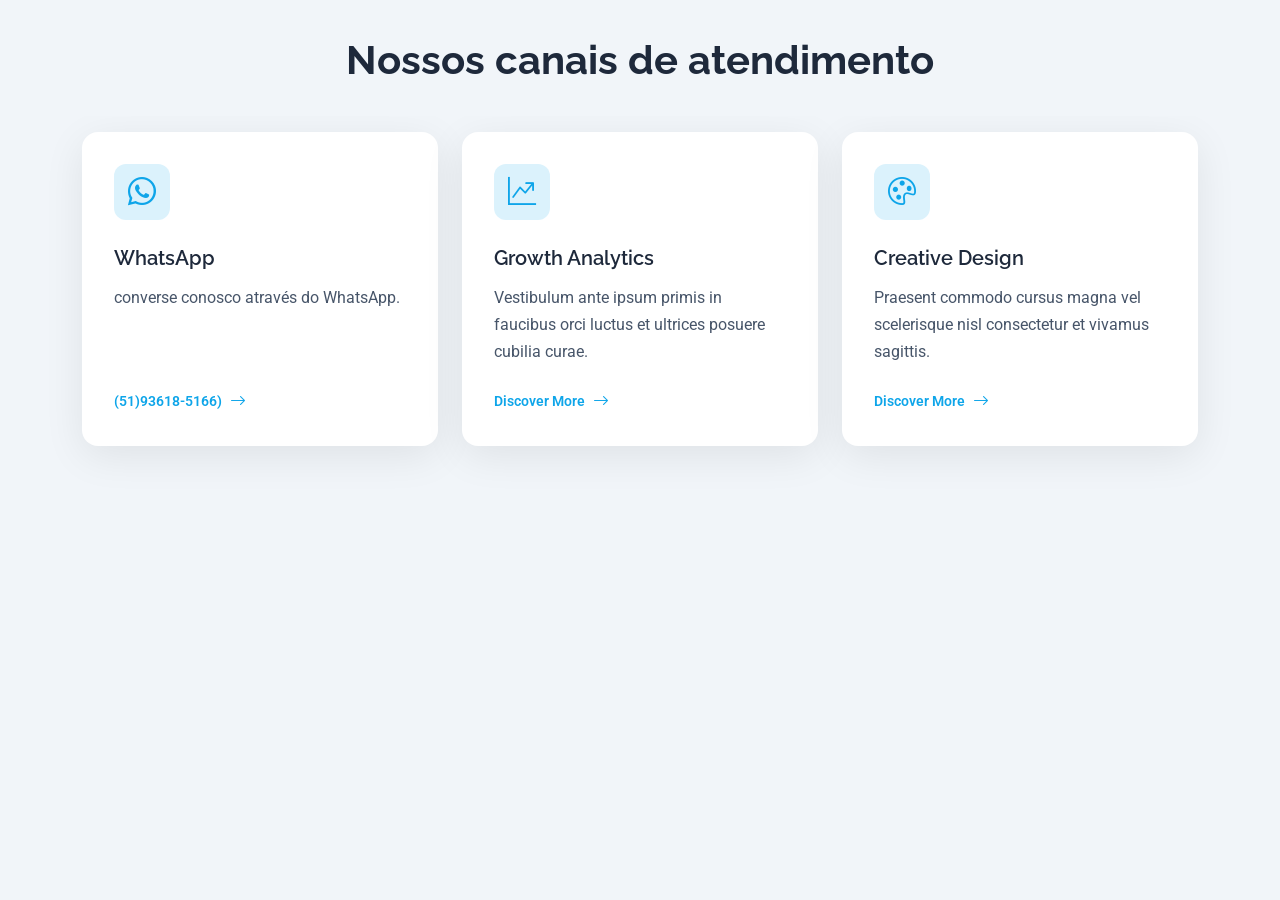
==== commit 4e41e118: "rteytutu" ====
--- a/atendimento.html
+++ b/atendimento.html
@@ -43,11 +43,10 @@
     <!-- Page Title -->
     <div class="page-title pb-0">
       <div class="title-wrapper">
-        <h1>Atendimento</h1>
-        <p>Abaixo nossos principais canais de atendimento.</p>
+        <h1>Nossos canais de atendimento</h1>
+        <!-- <p>Abaixo nossos principais canais de atendimento.</p> -->
       </div>
     </div><!-- End Page Title -->
-
 
     <!-- Services Section -->
     <section id="services" class="services section pt-3">
@@ -60,12 +59,12 @@
           <div class="col-lg-4 col-md-6" data-aos="fade-up" data-aos-delay="100">
             <div class="service-card">
               <div class="icon-wrapper">
-                <i class="bi bi-lightbulb"></i>
+                <i class="bi bi-whatsapp"></i>
               </div>
-              <h3>Strategic Consulting</h3>
-              <p>Pellentesque habitant morbi tristique senectus et netus et malesuada fames ac turpis egestas.</p>
-              <a href="service-details.html" class="service-link">
-                <span>Discover More</span>
+              <h3>WhatsApp</h3>
+              <p>converse conosco através do WhatsApp.</p>
+              <a href="#" class="service-link">
+                <span>(51)93618-5166)</span>
                 <i class="bi bi-arrow-right"></i>
               </a>
             </div>
@@ -88,7 +87,7 @@
 
           <!-- Service Card 3 - Featured -->
           <div class="col-lg-4 col-md-6" data-aos="fade-up" data-aos-delay="300">
-            <div class="service-card featured">
+            <div class="service-card">
               <div class="featured-badge">
                 <i class="bi bi-star-fill"></i>
                 <span>Popular</span>
@@ -105,53 +104,7 @@
             </div>
           </div><!-- End Service Card -->
 
-          <!-- Service Card 4 -->
-          <div class="col-lg-4 col-md-6" data-aos="fade-up" data-aos-delay="100">
-            <div class="service-card">
-              <div class="icon-wrapper">
-                <i class="bi bi-code-slash"></i>
-              </div>
-              <h3>Web Development</h3>
-              <p>Cras mattis consectetur purus sit amet fermentum aenean lacinia bibendum nulla sed.</p>
-              <a href="service-details.html" class="service-link">
-                <span>Discover More</span>
-                <i class="bi bi-arrow-right"></i>
-              </a>
-            </div>
-          </div><!-- End Service Card -->
-
-          <!-- Service Card 5 -->
-          <div class="col-lg-4 col-md-6" data-aos="fade-up" data-aos-delay="200">
-            <div class="service-card">
-              <div class="icon-wrapper">
-                <i class="bi bi-megaphone"></i>
-              </div>
-              <h3>Digital Marketing</h3>
-              <p>Donec ullamcorper nulla non metus auctor fringilla vestibulum id ligula porta felis.</p>
-              <a href="service-details.html" class="service-link">
-                <span>Discover More</span>
-                <i class="bi bi-arrow-right"></i>
-              </a>
-            </div>
-          </div><!-- End Service Card -->
-
-          <!-- Service Card 6 -->
-          <div class="col-lg-4 col-md-6" data-aos="fade-up" data-aos-delay="300">
-            <div class="service-card">
-              <div class="icon-wrapper">
-                <i class="bi bi-shield-check"></i>
-              </div>
-              <h3>Security Solutions</h3>
-              <p>Maecenas sed diam eget risus varius blandit sit amet non magna integer posuere erat.</p>
-              <a href="service-details.html" class="service-link">
-                <span>Discover More</span>
-                <i class="bi bi-arrow-right"></i>
-              </a>
-            </div>
-          </div><!-- End Service Card -->
-
         </div>
-
 
       </div>
 
--- a/assets/css/main.css
+++ b/assets/css/main.css
@@ -23,8 +23,14 @@
   --default-color: #475569; /* Default color used for the majority of the text content across the entire website */
   --heading-color: #1e293b; /* Color for headings, subheadings and title throughout the website */
   --accent-color: #0ea5e9; /* Accent color that represents your brand on the website. It's used for buttons, links, and other elements that need to stand out */
+  /* --accent-color: #472878; /* Accent color that represents your brand on the website. It's used for buttons, links, and other elements that need to stand out */
   --surface-color: #ffffff; /* The surface color is used as a background of boxed elements within sections, such as cards, icon boxes, or other elements that require a visual separation from the global background. */
   --contrast-color: #ffffff; /* Contrast color for text, ensuring readability against backgrounds of accent, heading, or default colors. */
+  --gradient-clinica: linear-gradient(to right,#6051e6 6%,#5966e7 25%,#4f81e9 55%,#499bea 69%,#43a5eb 83%,#3bbeec 99%);  /* Fundo ao da Useall */
+  --gradient-clinica-light: linear-gradient(to right,#4f81e9 5%,#499bea 50%,#43a5eb 83%,#3bbeec 99%);
+  --accent2-color: #6051e6;
+  
+
 }
 
 /* Nav Menu Colors - The following color variables are used specifically for the navigation menu. They are separate from the global colors to allow for more customization options */
@@ -87,8 +93,11 @@
   font-family: var(--heading-font);
 }
 
-.hero h1 {
-  background: linear-gradient(to right, #0ea5e9, #472878);
+.gradient-font {
+  /* background: linear-gradient(to right, var(--accent-color), #472878);
+  -webkit-background-clip: text;
+  -webkit-text-fill-color: transparent; */
+  background: var(--gradient-clinica);
   -webkit-background-clip: text;
   -webkit-text-fill-color: transparent;
 }
@@ -184,8 +193,8 @@
 .header .btn-getstarted,
 .header .btn-getstarted:focus {
   color: var(--contrast-color);
-  background: var(--accent-color);
-
+  background: var(--accent2-color);
+  /* background: linear-gradient(90deg, var(--accent-color) 0%, #0284c7 100%); */
   padding: 10px 25px;
   margin: 0;
   border-radius: 50px;
@@ -195,8 +204,14 @@
 
 .header .btn-getstarted:hover,
 .header .btn-getstarted:focus:hover {
-  color: var(--contrast-color);
+  /* color: var(--contrast-color);
   background: color-mix(in srgb, var(--accent-color), transparent 15%);
+   background: linear-gradient(
+    90deg,
+    color-mix(in srgb, var(--accent-color), black 10%),
+    color-mix(in srgb, #0284c7, black 10%)
+  ); */
+  opacity: .8;
 }
 
 .header .btn-getstarted i {
@@ -246,7 +261,7 @@
     padding: 18px 15px;
     font-size: 16px;
     font-family: var(--nav-font);
-    font-weight: 400;
+    font-weight: 600;
     display: flex;
     align-items: center;
     justify-content: space-between;
@@ -873,7 +888,7 @@
 }
 
 .section-title h2 {
-  font-size: 32px;
+  font-size: 40px;
   font-weight: 700;
   margin-bottom: 20px;
   padding-bottom: 20px;
@@ -958,7 +973,7 @@
 }
 
 .hero .hero-content .hero-headline {
-  font-size: 3rem;
+  
   font-weight: 700;
   line-height: 1.15;
   margin-bottom: 24px;
@@ -1015,7 +1030,7 @@
   display: inline-flex;
   align-items: center;
   gap: 12px;
-  background: var(--accent-color);
+  background: var(--accent2-color);
   color: var(--contrast-color);
   padding: 16px 32px;
   border-radius: 50px;
@@ -1096,8 +1111,8 @@
 }
 
 .hero .stats-grid .stat-card.stat-card-primary {
-  background: var(--accent-color);
-  border-color: var(--accent-color);
+  background: var(--accent2-color);
+ /* border-color: var(--accent-color); */
 }
 
 .hero .stats-grid .stat-card.stat-card-primary .stat-icon-wrap {
@@ -1114,8 +1129,8 @@
 }
 
 .hero .stats-grid .stat-card.stat-card-primary:hover {
-  background: color-mix(in srgb, var(--accent-color), black 10%);
-  box-shadow: 0 20px 50px color-mix(in srgb, var(--accent-color), transparent 50%);
+  /* background: color-mix(in srgb, var(--accent-color), black 10%); */
+  box-shadow: 0 20px 50px color-mix(in srgb, var(--accent2-color), transparent 50%);
 }
 
 .hero .stats-grid .stat-card.stat-card-accent {
@@ -1202,7 +1217,7 @@
 }
 @media (max-width: 768px) {
   .herocar {
-    margin-top:66px
+    /* margin-top:66px */
   }
 }
 
@@ -1214,6 +1229,13 @@
   background-color: var(--background-color);
   position: relative;
 }
+
+@media (max-width: 768px) {
+  .herocar .carousel {
+    min-height: 50vh;
+  }
+}
+
 
 .herocar img {
   position: absolute;
@@ -1237,7 +1259,17 @@
 .herocar .carousel-item:before {  /* Fundo azul dos slides */
   content: "";
   /* background: color-mix(in srgb, var(--background-color), transparent 100%); */
-  background: linear-gradient(45deg, color-mix(in srgb, var(--accent-color) 90%, transparent) 20%, transparent 99%);
+  /* ORIGINAL ==> background: linear-gradient(45deg, color-mix(in srgb, var(--accent-color) 90%, transparent) 20%, transparent 99%); */
+  /* background: linear-gradient(to right,#6051e6 6%,#5966e7 25%,#4f81e9 55%,#499bea 69%,#43a5eb 83%,#3bbeec 99%) */
+  background: linear-gradient(
+    to right,
+    rgba(96,81,230,0.85) 6%,
+    rgba(89,102,231,0.85) 25%,
+    rgba(79,129,233,0.85) 55%,
+    rgba(73,155,234,0.85) 69%,
+    rgba(67,165,235,0.85) 83%,
+    rgba(59,190,236,0.85) 99%
+  );
   position: absolute;
   inset: 0;
   z-index: 2;
@@ -6897,6 +6929,7 @@
 .gclose svg {
   width: 28px !important;
   height: 28px !important;
+  border-radius: 20px;
 }
 .glightbox-clean .gclose {
   top: 30px !important;   /* mais para baixo */
